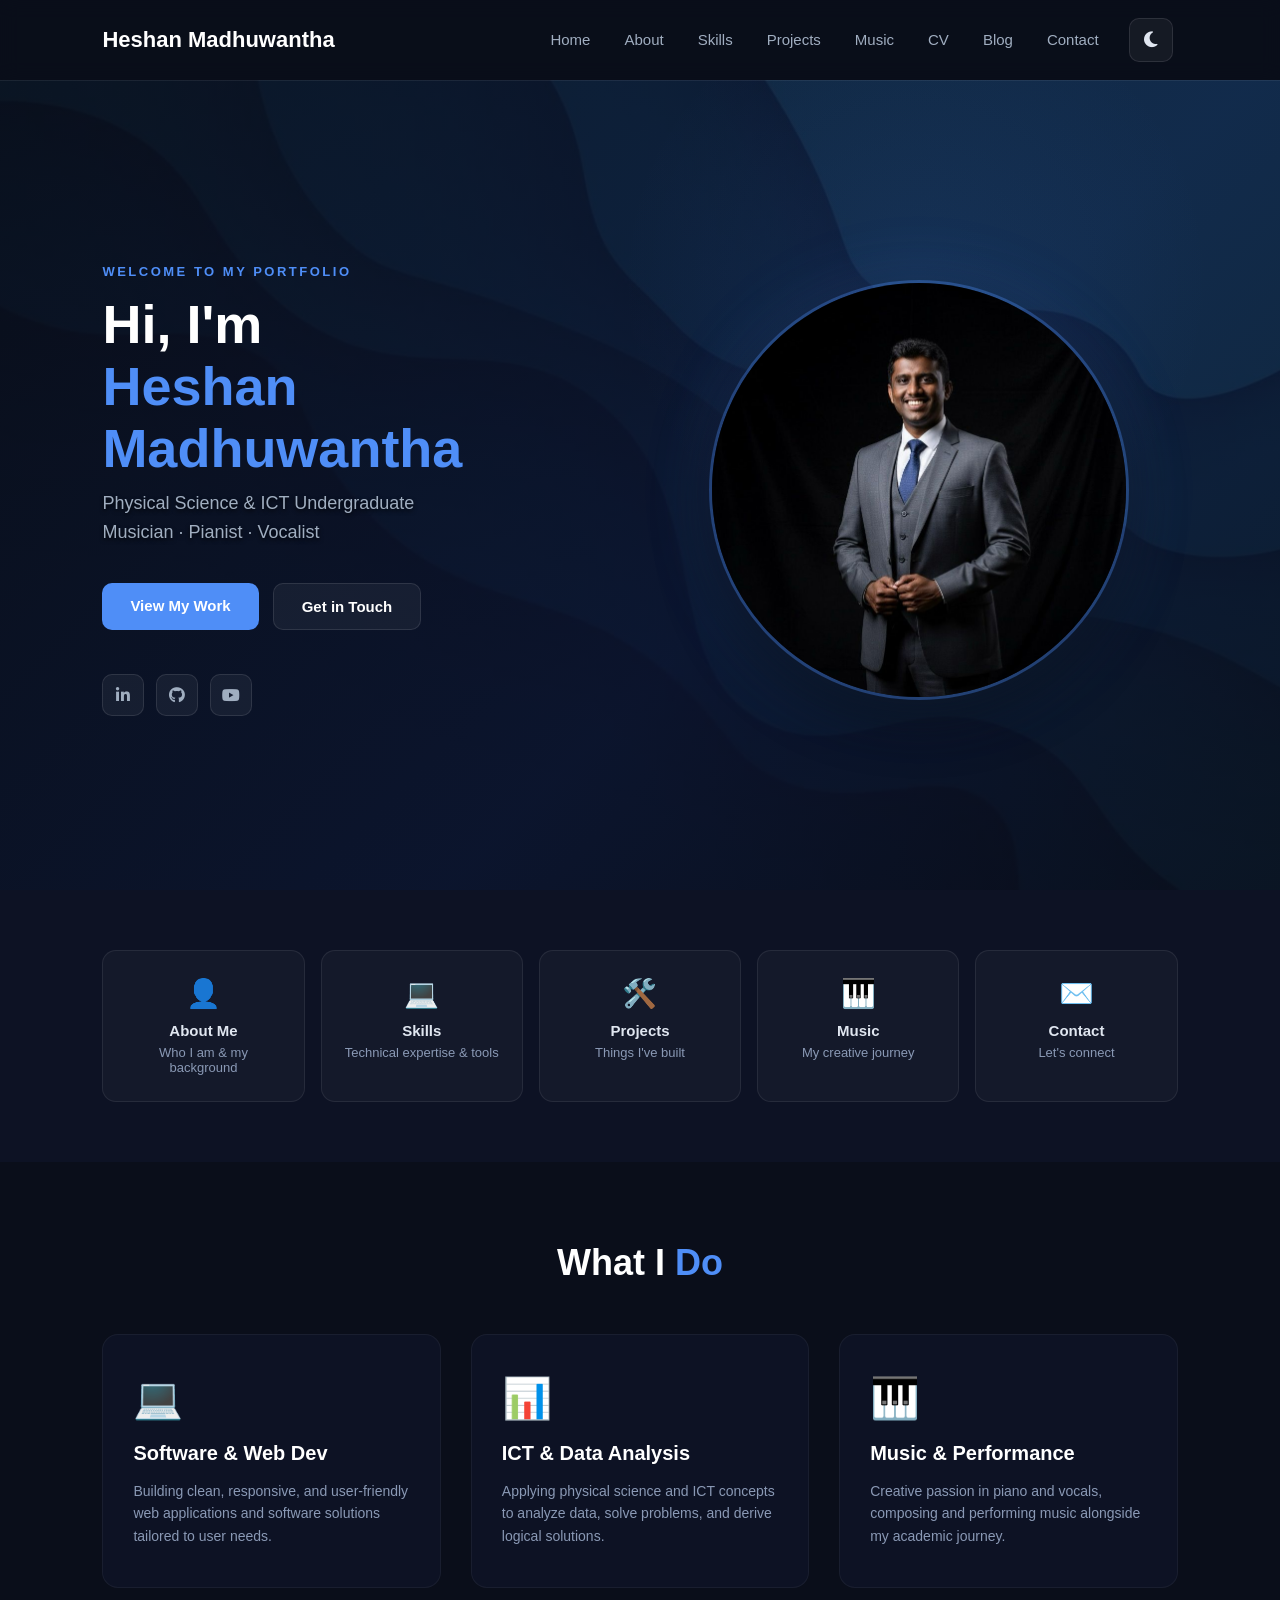
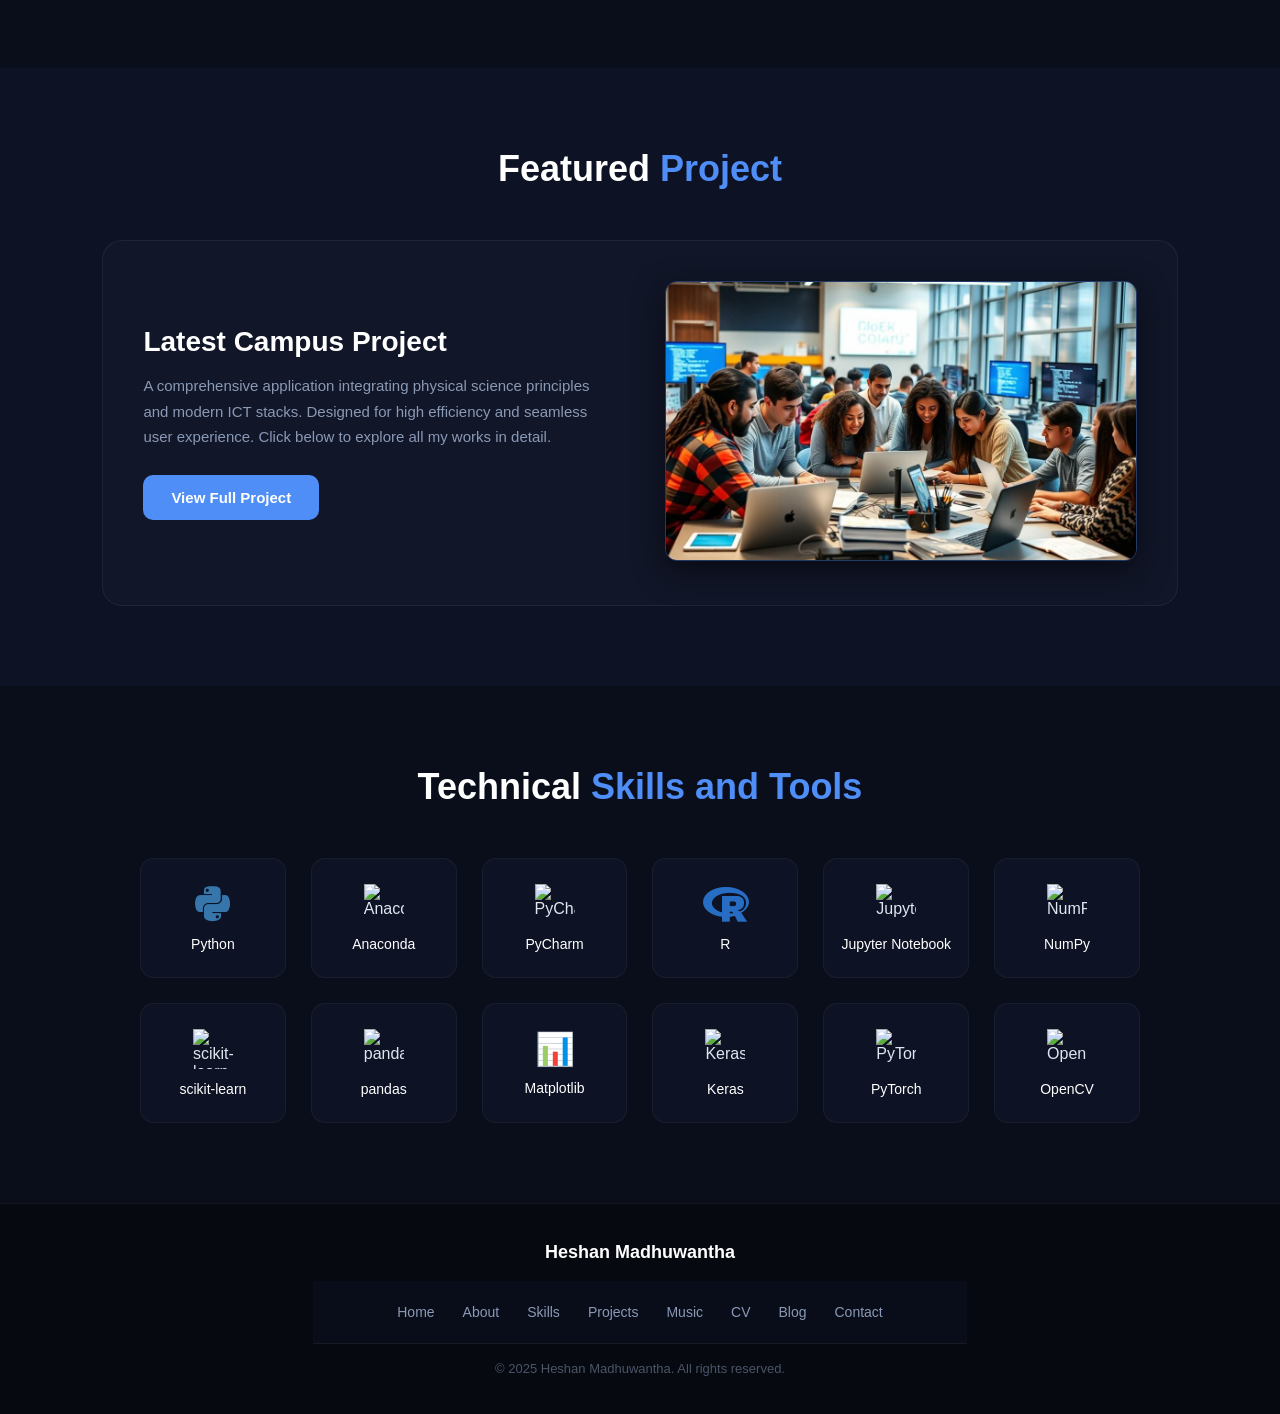
==== index.html @ a0207787 "Update Portfolio" ====
<!DOCTYPE html>
<html lang="en">
<head>
    <meta charset="UTF-8">
    <meta name="viewport" content="width=device-width, initial-scale=1.0">
    <title>Heshan Madhuwantha | Home</title>
    <link rel="icon" type="image/png" href="favicon.png">
    <link rel="stylesheet" href="style.css">
    <link rel="stylesheet" href="https://cdnjs.cloudflare.com/ajax/libs/font-awesome/6.4.0/css/all.min.css">
    <style>
        .hero {
            display: flex;
            justify-content: space-between;
            align-items: center;
            padding: 80px 8% 70px;
            min-height: 90vh;
            /* පසුබිම් රූපය සහ අඳුරු overlay එක මෙහි එක් කර ඇත */
            background: linear-gradient(135deg, rgba(10, 14, 26, 0.85) 0%, rgba(13, 21, 48, 0.85) 60%, rgba(10, 14, 26, 0.85) 100%), url('heshan-bg.jpg');
            background-size: cover;
            background-position: center;
            background-repeat: no-repeat;
            position: relative;
            overflow: hidden;
            gap: 40px;
        }
        .hero::before {
            content: '';
            position: absolute;
            width: 600px;
            height: 600px;
            background: radial-gradient(circle, rgba(79,142,247,0.07) 0%, transparent 70%);
            top: -100px;
            right: 5%;
            pointer-events: none;
        }
        .hero-content { flex: 1; z-index: 1; }
        .hero-content .greeting {
            font-size: 13px;
            color: #4f8ef7;
            font-weight: 600;
            letter-spacing: 2.5px;
            text-transform: uppercase;
            margin-bottom: 14px;
        }
        .hero-content h1 {
            font-size: 54px;
            line-height: 1.15;
            color: #fff;
            margin-bottom: 10px;
            font-weight: 700;
        }
        .hero-content h1 span { color: #4f8ef7; }
        .hero-content .subtitle {
            font-size: 18px;
            color: #a0aec0; /* අකුරු වඩාත් පැහැදිලි වීමට වර්ණය තරමක් දීප්තිමත් කරන ලදී */
            margin-bottom: 36px;
            font-weight: 400;
            line-height: 1.6;
            text-shadow: 0 2px 4px rgba(0,0,0,0.8); /* පසුබිම් රූපය මත අකුරු ඉස්මතු කිරීමට shadow එකක් දමන ලදී */
        }
        .hero-buttons {
            display: flex;
            gap: 14px;
            flex-wrap: wrap;
            margin-bottom: 44px;
        }
        
        /* Buttons styling */
        .btn-primary, .btn-secondary {
            padding: 14px 28px;
            border-radius: 10px;
            font-weight: 600;
            text-decoration: none;
            transition: 0.3s;
        }
        .btn-primary { background: #4f8ef7; color: #fff; }
        .btn-primary:hover { background: #3b76d9; }
        .btn-secondary { background: rgba(255,255,255,0.05); color: #fff; border: 1px solid rgba(255,255,255,0.1); }
        .btn-secondary:hover { background: rgba(255,255,255,0.15); }

        /* Social Icons with Logos */
        .social-icons { display: flex; gap: 12px; }
        .social-icons a {
            display: inline-flex;
            align-items: center;
            justify-content: center;
            width: 42px;
            height: 42px;
            background: rgba(255,255,255,0.05);
            color: #a0aec0;
            border: 1px solid rgba(255,255,255,0.1);
            border-radius: 10px;
            text-decoration: none;
            font-size: 16px; /* FontAwesome icon size */
            transition: all 0.2s;
        }
        .social-icons a:hover {
            background: rgba(79,142,247,0.15);
            border-color: #4f8ef7;
            color: #4f8ef7;
            transform: translateY(-2px);
        }
        
        /* Hero Image - Increased size to 420px */
        .hero-image { flex: 1; display: flex; justify-content: center; z-index: 1; }
        .hero-image img {
            width: 420px;
            height: 420px;
            border-radius: 50%;
            object-fit: cover;
            border: 3px solid rgba(79,142,247,0.35);
            box-shadow: 0 0 70px rgba(79,142,247,0.15), 0 20px 50px rgba(0,0,0,0.55);
        }

        /* Quick links strip */
        .quick-links {
            padding: 60px 8%;
            background: #0d1224;
            display: grid;
            grid-template-columns: repeat(auto-fit, minmax(180px, 1fr));
            gap: 16px;
            max-width: 100%;
        }
        .quick-link-card {
            background: rgba(255,255,255,0.03);
            border: 1px solid rgba(255,255,255,0.08);
            border-radius: 14px;
            padding: 26px 22px;
            text-decoration: none;
            text-align: center;
            transition: border-color 0.2s, transform 0.2s;
            display: block;
        }
        .quick-link-card:hover {
            border-color: rgba(79,142,247,0.35);
            transform: translateY(-4px);
        }
        .quick-link-card .ql-icon { font-size: 28px; margin-bottom: 12px; display: block; }
        .quick-link-card h3 { font-size: 15px; font-weight: 600; color: #e0e6f0; margin-bottom: 6px; }
        .quick-link-card p { font-size: 13px; color: #8a99b5; }

        /* Services Section */
        .services-section {
            padding: 80px 8%;
            background: #0a0e1a;
        }
        .sec-title {
            text-align: center;
            color: #fff;
            font-size: 36px;
            margin-bottom: 50px;
        }
        .sec-title span { color: #4f8ef7; }
        .services-grid {
            display: grid;
            grid-template-columns: repeat(auto-fit, minmax(250px, 1fr));
            gap: 30px;
        }
        .srv-card {
            background: #0d1224;
            padding: 40px 30px;
            border-radius: 16px;
            border: 1px solid rgba(255,255,255,0.05);
            transition: 0.3s;
        }
        .srv-card:hover {
            transform: translateY(-5px);
            border-color: #4f8ef7;
        }
        .srv-icon { font-size: 40px; margin-bottom: 20px; }
        .srv-card h4 { color: #fff; font-size: 20px; margin-bottom: 15px; }
        .srv-card p { color: #8a99b5; font-size: 14px; line-height: 1.6; }

        /* Featured Project Section */
        .featured-project {
            padding: 80px 8%;
            background: #0d1224;
        }
        .fp-wrapper {
            display: flex;
            gap: 50px;
            align-items: center;
            background: rgba(255,255,255,0.02);
            border: 1px solid rgba(255,255,255,0.06);
            border-radius: 20px;
            padding: 40px;
        }
        .fp-content { flex: 1; }
        .fp-content h3 { color: #fff; font-size: 28px; margin-bottom: 15px; }
        .fp-content p { color: #8a99b5; font-size: 15px; line-height: 1.7; margin-bottom: 25px; }
        
        /* Updated fp-image style to fit image perfectly and elegantly */
        .fp-image { flex: 1; }
        .fp-image img {
            width: 100%;
            height: 280px;
            object-fit: cover;
            border-radius: 12px;
            border: 1px solid rgba(79, 142, 247, 0.3);
            box-shadow: 0 10px 30px rgba(0,0,0,0.5);
        }

        /* Technical Skills Section Styling */
        .skills-section {
            padding: 80px 8%;
            background: #0a0e1a; 
        }

        .skills-grid {
            display: grid;
            grid-template-columns: repeat(auto-fit, minmax(140px, 1fr));
            gap: 25px;
            justify-content: center;
            max-width: 1000px;
            margin: 0 auto;
        }

        .skill-card {
            background: #0d1224;
            padding: 25px 15px;
            border-radius: 14px;
            border: 1px solid rgba(255, 255, 255, 0.05);
            display: flex;
            flex-direction: column;
            align-items: center;
            justify-content: center;
            transition: transform 0.3s ease, border-color 0.3s ease;
        }

        .skill-card:hover {
            transform: translateY(-5px);
            border-color: #4f8ef7;
        }

        .skill-icon {
            font-size: 40px;
            margin-bottom: 12px;
        }

        .skill-svg-icon {
            width: 40px;
            height: 40px;
            margin-bottom: 12px;
        }

        .skill-text-icon {
            font-size: 32px;
            margin-bottom: 12px;
        }

        .skill-card h3 {
            color: #fff;
            font-size: 14px;
            font-weight: 500;
            text-align: center;
        }

        @media (max-width: 950px) {
            .hero {
                flex-direction: column-reverse;
                text-align: center;
                padding: 60px 6% 70px;
                min-height: auto;
                gap: 50px;
            }
            .hero-content h1 { font-size: 42px; }
            .hero-buttons { justify-content: center; }
            .social-icons { justify-content: center; }
            /* Mobile photo adjustment */
            .hero-image img { width: 280px; height: 280px; }
            .fp-wrapper { flex-direction: column; gap: 30px; }
        }
    </style>
</head>
<body id="page-body">

    <nav>
        <a href="index.html" class="logo">Heshan Madhuwantha</a>
        
        <ul id="nav-menu" style="margin-left: auto;">
            <li><a href="index.html">Home</a></li>
            <li><a href="about.html">About</a></li>
            <li><a href="skills.html">Skills</a></li>
            <li><a href="projects.html">Projects</a></li>
            <li><a href="music.html">Music</a></li>
            <li><a href="cv.html">CV</a></li>
            <li><a href="blog.html">Blog</a></li>
            <li><a href="contact.html">Contact</a></li>
        </ul>
        
        <button class="theme-toggle-btn" id="theme-toggle" onclick="toggleTheme()" aria-label="Toggle Theme">
            <i class="fa-solid fa-moon"></i>
        </button>

        <button class="hamburger" id="hamburger" onclick="toggleMenu()" aria-label="Toggle menu">
            <span></span><span></span><span></span>
        </button>
    </nav>

    <section class="hero">
        <div class="hero-content">
            <p class="greeting">Welcome to my portfolio</p>
            <h1>Hi, I'm<br><span>Heshan<br>Madhuwantha</span></h1>
            <p class="subtitle">Physical Science & ICT Undergraduate<br>Musician · Pianist · Vocalist</p>
            <div class="hero-buttons">
                <a href="projects.html" class="btn-primary">View My Work</a>
                <a href="contact.html" class="btn-secondary">Get in Touch</a>
            </div>
            <div class="social-icons">
                <a href="https://linkedin.com" target="_blank" aria-label="LinkedIn"><i class="fa-brands fa-linkedin-in"></i></a>
                <a href="https://github.com" target="_blank" aria-label="GitHub"><i class="fa-brands fa-github"></i></a>
                <a href="https://youtube.com" target="_blank" aria-label="YouTube"><i class="fa-brands fa-youtube"></i></a>
            </div>
        </div>
        <div class="hero-image">
            <img src="heshan.jpeg" alt="Heshan Madhuwantha">
        </div>
    </section>

    <div class="quick-links">
        <a href="about.html" class="quick-link-card">
            <span class="ql-icon">👤</span>
            <h3>About Me</h3>
            <p>Who I am & my background</p>
        </a>
        <a href="skills.html" class="quick-link-card">
            <span class="ql-icon">💻</span>
            <h3>Skills</h3>
            <p>Technical expertise & tools</p>
        </a>
        <a href="projects.html" class="quick-link-card">
            <span class="ql-icon">🛠️</span>
            <h3>Projects</h3>
            <p>Things I've built</p>
        </a>
        <a href="music.html" class="quick-link-card">
            <span class="ql-icon">🎹</span>
            <h3>Music</h3>
            <p>My creative journey</p>
        </a>
        <a href="contact.html" class="quick-link-card">
            <span class="ql-icon">✉️</span>
            <h3>Contact</h3>
            <p>Let's connect</p>
        </a>
    </div>

    <section class="services-section">
        <h2 class="sec-title">What I <span>Do</span></h2>
        <div class="services-grid">
            <div class="srv-card">
                <div class="srv-icon">💻</div>
                <h4>Software & Web Dev</h4>
                <p>Building clean, responsive, and user-friendly web applications and software solutions tailored to user needs.</p>
            </div>
            <div class="srv-card">
                <div class="srv-icon">📊</div>
                <h4>ICT & Data Analysis</h4>
                <p>Applying physical science and ICT concepts to analyze data, solve problems, and derive logical solutions.</p>
            </div>
            <div class="srv-card">
                <div class="srv-icon">🎹</div>
                <h4>Music & Performance</h4>
                <p>Creative passion in piano and vocals, composing and performing music alongside my academic journey.</p>
            </div>
        </div>
    </section>

    <section class="featured-project">
        <h2 class="sec-title">Featured <span>Project</span></h2>
        <div class="fp-wrapper">
            <div class="fp-content">
                <h3>Latest Campus Project</h3>
                <p>A comprehensive application integrating physical science principles and modern ICT stacks. Designed for high efficiency and seamless user experience. Click below to explore all my works in detail.</p>
                <a href="projects.html" class="btn-primary">View Full Project</a>
            </div>
            <div class="fp-image">
                <img src="project-preview.jpg" alt="Featured Project Preview">
            </div>
        </div>
    </section>

    <section class="skills-section">
        <h2 class="sec-title">Technical <span>Skills and Tools</span></h2>
        <div class="skills-grid">
            
            <div class="skill-card">
                <i class="fa-brands fa-python skill-icon" style="color: #3776AB;"></i>
                <h3>Python</h3>
            </div>
            
            <div class="skill-card">
                <img src="https://cdn.jsdelivr.net/gh/devicons/devicon/icons/anaconda/anaconda-original.svg" alt="Anaconda" class="skill-svg-icon">
                <h3>Anaconda</h3>
            </div>

            <div class="skill-card">
                <img src="https://cdn.jsdelivr.net/gh/devicons/devicon/icons/pycharm/pycharm-original.svg" alt="PyCharm" class="skill-svg-icon">
                <h3>PyCharm</h3>
            </div>

            <div class="skill-card">
                <i class="fa-brands fa-r-project skill-icon" style="color: #276DC3;"></i>
                <h3>R</h3>
            </div>

            <div class="skill-card">
                <img src="https://cdn.jsdelivr.net/gh/devicons/devicon/icons/jupyter/jupyter-original.svg" alt="Jupyter" class="skill-svg-icon">
                <h3>Jupyter Notebook</h3>
            </div>

            <div class="skill-card">
                <img src="https://cdn.jsdelivr.net/gh/devicons/devicon/icons/numpy/numpy-original.svg" alt="NumPy" class="skill-svg-icon">
                <h3>NumPy</h3>
            </div>

            <div class="skill-card">
                <img src="https://cdn.jsdelivr.net/gh/devicons/devicon/icons/scikitlearn/scikitlearn-original.svg" alt="scikit-learn" class="skill-svg-icon">
                <h3>scikit-learn</h3>
            </div>

            <div class="skill-card">
                <img src="https://cdn.jsdelivr.net/gh/devicons/devicon/icons/pandas/pandas-original.svg" alt="pandas" class="skill-svg-icon">
                <h3>pandas</h3>
            </div>

            <div class="skill-card">
                <span class="skill-text-icon" style="color: #ff5722;">📊</span>
                <h3>Matplotlib</h3>
            </div>

            <div class="skill-card">
                <img src="https://cdn.jsdelivr.net/gh/devicons/devicon/icons/keras/keras-original.svg" alt="Keras" class="skill-svg-icon">
                <h3>Keras</h3>
            </div>

            <div class="skill-card">
                <img src="https://cdn.jsdelivr.net/gh/devicons/devicon/icons/pytorch/pytorch-original.svg" alt="PyTorch" class="skill-svg-icon">
                <h3>PyTorch</h3>
            </div>

            <div class="skill-card">
                <img src="https://cdn.jsdelivr.net/gh/devicons/devicon/icons/opencv/opencv-original.svg" alt="OpenCV" class="skill-svg-icon">
                <h3>OpenCV</h3>
            </div>

        </div>
    </section>

    <footer>
        <div class="footer-inner">
            <a href="index.html" class="footer-logo">Heshan Madhuwantha</a>
            <nav class="footer-nav">
                <a href="index.html">Home</a>
                <a href="about.html">About</a>
                <a href="skills.html">Skills</a>
                <a href="projects.html">Projects</a>
                <a href="music.html">Music</a>
                <a href="cv.html">CV</a>
                <a href="blog.html">Blog</a>
                <a href="contact.html">Contact</a>
            </nav>
            <p>© 2025 Heshan Madhuwantha. All rights reserved.</p>
        </div>
    </footer>

    <script>
        function toggleMenu() {
            document.getElementById('nav-menu').classList.toggle('open');
            document.getElementById('hamburger').classList.toggle('open');
        }
        const observer = new IntersectionObserver(entries => {
            entries.forEach(e => { if (e.isIntersecting) e.target.classList.add('visible'); });
        }, { threshold: 0.1 });
        document.querySelectorAll('.reveal').forEach(el => observer.observe(el));
        function toggleMenu() {
            document.getElementById('nav-menu').classList.toggle('open');
            document.getElementById('hamburger').classList.toggle('open');
        }
        
        // Theme මාරු කරන කේතය
        function toggleTheme() {
            const body = document.getElementById('page-body');
            const toggleBtn = document.getElementById('theme-toggle');
            
            body.classList.toggle('light-mode');
            
            if (body.classList.contains('light-mode')) {
                localStorage.setItem('portfolio-theme', 'light');
                toggleBtn.innerHTML = '<i class="fa-solid fa-sun"></i>';
            } else {
                localStorage.setItem('portfolio-theme', 'dark');
                toggleBtn.innerHTML = '<i class="fa-solid fa-moon"></i>';
            }
        }

        // Page එක Load වෙනකොට කලින් තෝරපු Theme එක දිගටම තියාගන්න 
        window.onload = function() {
            const savedTheme = localStorage.getItem('portfolio-theme');
            const body = document.getElementById('page-body');
            const toggleBtn = document.getElementById('theme-toggle');
            
            if (savedTheme === 'light') {
                body.classList.add('light-mode');
                if(toggleBtn) toggleBtn.innerHTML = '<i class="fa-solid fa-sun"></i>';
            } else {
                body.classList.remove('light-mode');
                if(toggleBtn) toggleBtn.innerHTML = '<i class="fa-solid fa-moon"></i>';
            }
        };
    </script>
</body>
</html>
---- style.css ----
* {
    margin: 0;
    padding: 0;
    box-sizing: border-box;
    font-family: 'Segoe UI', Tahoma, Geneva, Verdana, sans-serif;
}

html { scroll-behavior: smooth; }

body {
    background-color: #0a0e1a;
    color: #e0e6f0;
    transition: background-color 0.3s ease, color 0.3s ease;
}

body.light-mode {
    background-color: #f4f7fa;
    color: #1a202c;
}

/* ── Reveal animation ── */
.reveal {
    opacity: 0;
    transform: translateY(36px);
    transition: opacity 0.7s ease, transform 0.7s ease;
}
.reveal.visible {
    opacity: 1;
    transform: translateY(0);
}

/* ── Navigation ── */
nav {
    display: flex;
    justify-content: space-between;
    align-items: center;
    padding: 18px 8%;
    background-color: rgba(10,14,26,0.93);
    backdrop-filter: blur(10px);
    box-shadow: 0 1px 0 rgba(255,255,255,0.07);
    position: sticky;
    top: 0;
    z-index: 1000;
}

body.light-mode nav {
    background-color: rgba(244,247,250,0.93);
    box-shadow: 0 1px 0 rgba(0,0,0,0.07);
}

nav .logo {
    font-size: 22px;
    font-weight: 700;
    color: #fff;
    text-decoration: none;
}
body.light-mode nav .logo { color: #1a202c; }
nav .logo span { color: #4f8ef7; }

/* Navigation and Toggle Button positioning */
nav ul {
    display: flex;
    list-style: none;
    margin-left: auto; 
    align-items: center;
    gap: 4px;
}

nav ul li a {
    text-decoration: none;
    color: #a0aec0;
    font-weight: 500;
    font-size: 15px;
    padding: 8px 15px;
    border-radius: 8px;
    transition: color 0.2s, background 0.2s;
}

body.light-mode nav ul li a {
    color: #1a202c;
}

nav ul li a:hover {
    color: #fff;
    background: rgba(79,142,247,0.12);
}

nav ul li a.active {
    color: #4f8ef7;
    background: rgba(79,142,247,0.12);
}

/* Hamburger */
.hamburger {
    display: none;
    flex-direction: column;
    gap: 5px;
    cursor: pointer;
    padding: 4px;
    background: none;
    border: none;
}
.hamburger span {
    display: block;
    width: 24px;
    height: 2px;
    background: #e0e6f0;
    border-radius: 2px;
    transition: all 0.3s;
}
.hamburger.open span:nth-child(1) { transform: translateY(7px) rotate(45deg); }
.hamburger.open span:nth-child(2) { opacity: 0; }
.hamburger.open span:nth-child(3) { transform: translateY(-7px) rotate(-45deg); }

/* ── Page Hero Banner (all pages except home) ── */
.page-hero {
    padding: 80px 8% 60px;
    background: linear-gradient(135deg, #0a0e1a 0%, #0d1530 100%);
    position: relative;
    overflow: hidden;
    text-align: center;
}
.page-hero::before {
    content: '';
    position: absolute;
    width: 400px;
    height: 400px;
    background: radial-gradient(circle, rgba(79,142,247,0.07) 0%, transparent 70%);
    top: -100px;
    left: 50%;
    transform: translateX(-50%);
    pointer-events: none;
}
.page-hero .tag {
    display: inline-block;
    font-size: 13px;
    font-weight: 600;
    color: #4f8ef7;
    letter-spacing: 2px;
    text-transform: uppercase;
    margin-bottom: 12px;
}
.page-hero h1 {
    font-size: 46px;
    font-weight: 700;
    color: #fff;
    margin-bottom: 14px;
}
.page-hero p {
    font-size: 17px;
    color: #718096;
    max-width: 540px;
    margin: 0 auto;
    line-height: 1.7;
}
.hero-line {
    width: 50px;
    height: 3px;
    background: #4f8ef7;
    border-radius: 2px;
    margin: 20px auto 0;
}

/* ── Main content area ── */
.page-content {
    padding: 70px 8%;
    max-width: 1100px;
    margin: 0 auto;
}

/* ── Buttons ── */
.btn-primary {
    padding: 13px 32px;
    background: #4f8ef7;
    color: #fff;
    border: none;
    border-radius: 10px;
    font-size: 15px;
    font-weight: 600;
    cursor: pointer;
    transition: background 0.2s, transform 0.15s;
    text-decoration: none;
    display: inline-block;
}
.btn-primary:hover { background: #3a7ef5; transform: translateY(-2px); }

.btn-secondary {
    padding: 13px 32px;
    background: transparent;
    color: #e0e6f0;
    border: 1px solid rgba(255,255,255,0.18);
    border-radius: 10px;
    font-size: 15px;
    font-weight: 600;
    cursor: pointer;
    transition: border-color 0.2s, background 0.2s, transform 0.15s;
    text-decoration: none;
    display: inline-block;
}
.btn-secondary:hover {
    border-color: #4f8ef7;
    background: rgba(79,142,247,0.08);
    transform: translateY(-2px);
}

/* ── Cards ── */
.card {
    background: rgba(255,255,255,0.03);
    border: 1px solid rgba(255,255,255,0.08);
    border-radius: 16px;
    padding: 28px 24px;
    transition: border-color 0.2s, transform 0.2s;
}
.card:hover {
    border-color: rgba(79,142,247,0.3);
    transform: translateY(-4px);
}

/* ── Tags/Badges ── */
.tag {
    font-size: 12px;
    font-weight: 600;
    color: #4f8ef7;
    background: rgba(79,142,247,0.1);
    border: 1px solid rgba(79,142,247,0.2);
    padding: 4px 10px;
    border-radius: 6px;
}

/* ── Footer ── */
footer {
    background: #060910;
    padding: 38px 8%;
    border-top: 1px solid rgba(255,255,255,0.06);
    text-align: center;
}
.footer-inner {
    max-width: 900px;
    margin: 0 auto;
    display: flex;
    flex-direction: column;
    align-items: center;
    gap: 18px;
}
.footer-logo {
    font-size: 18px;
    font-weight: 700;
    color: #fff;
    text-decoration: none;
}
.footer-logo span { color: #4f8ef7; }

.footer-nav {
    display: flex;
    gap: 4px;
    flex-wrap: wrap;
    justify-content: center;
}
.footer-nav a {
    text-decoration: none;
    color: #8a99b5;
    font-size: 14px;
    padding: 5px 12px;
    border-radius: 6px;
    transition: color 0.2s, background 0.2s;
}
.footer-nav a:hover {
    color: #fff;
    background: rgba(255,255,255,0.06);
}
footer p { font-size: 13px; color: #4a5568; }

/* ── Skill bars ── */
.skill-item { margin-bottom: 18px; }
.skill-item:last-child { margin-bottom: 0; }
.skill-label {
    display: flex;
    justify-content: space-between;
    margin-bottom: 8px;
}
.skill-label span:first-child { font-size: 14px; color: #c5d0e0; font-weight: 500; }
.skill-label span:last-child { font-size: 13px; color: #8a99b5; }

.skill-bar {
    height: 6px;
    background: rgba(255, 255, 255, 0.06);
    border-radius: 6px;
    overflow: hidden;
    position: relative;
}

.skill-fill {
    height: 100%;
    background: linear-gradient(90deg, #4f8ef7, #7bb3ff);
    border-radius: 6px;
    width: 0;
    transition: width 1s cubic-bezier(0.1, 0.8, 0.2, 1);
}

/* ── Light Mode Themes (Skills Bar Fixes) ── */
body.light-mode .skill-bar {
    background: #e2e8f0 !important;
}

body.light-mode .skill-fill {
    background: linear-gradient(90deg, #3b76d9, #5fa4ff) !important;
}

body.light-mode .skill-category {
    background: #ffffff;
    border: 1px solid #e2e8f0;
    color: #1a202c;
}

body.light-mode .skill-category h3 {
    color: #4f8ef7;
}

body.light-mode .skill-label span:first-child {
    color: #1a202c;
    font-weight: 500;
}

body.light-mode .skill-label span:last-child {
    color: #4a5568;
}

body.light-mode .tool-badge {
    background: #edf2f7;
    color: #1a202c;
    border: 1px solid #e2e8f0;
}

body.light-mode .tool-badge .tb-icon {
    color: #4f8ef7;
}

/* ── Responsive & Scrollable Mobile Menu ── */
@media (max-width: 900px) {
    nav ul {
        display: none;
        flex-direction: column;
        position: absolute;
        top: 62px;
        left: 0;
        right: 0;
        background: rgba(10,14,26,0.98);
        padding: 14px 8%;
        border-bottom: 1px solid rgba(255,255,255,0.07);
        gap: 2px;
        
        /* Mobile menu scrollable parameters added */
        max-height: 65vh; 
        overflow-y: auto;
    }
    nav ul.open { display: flex; }
    nav ul li a { display: block; padding: 10px 14px; }
    .hamburger { display: flex; }
    .page-hero h1 { font-size: 32px; }
    .page-content { padding: 50px 6%; }
}

/* ── Light Mode Themes (All Pages Setup) ── */
body.light-mode {
    background-color: #f4f7fa;
    color: #1a202c;
}

body.light-mode nav {
    background-color: rgba(244,247,250,0.93);
    box-shadow: 0 1px 0 rgba(0,0,0,0.07);
}

body.light-mode nav .logo, 
body.light-mode nav ul li a {
    color: #1a202c;
}

body.light-mode .quick-links,
body.light-mode .services-section,
body.light-mode .featured-project {
    background: #edf2f7;
}

body.light-mode .quick-link-card,
body.light-mode .srv-card,
body.light-mode .fp-wrapper {
    background: #fff;
    border-color: #e2e8f0;
}

body.light-mode .quick-link-card h3,
body.light-mode .srv-card h4,
body.light-mode .fp-content h3 {
    color: #1a202c;
}

body.light-mode .srv-card p,
body.light-mode .fp-content p,
body.light-mode .quick-link-card p {
    color: #4a5568;
}

body.light-mode .fp-image div,
body.light-mode .fp-image img {
    background: #e2e8f0;
    border-color: #cbd5e0;
}

/* Hero Section Light Mode adjustments */
body.light-mode .hero {
    background: linear-gradient(135deg, #e0e6f0 0%, #f4f7fa 60%, #e0e6f0 100%);
}

body.light-mode .hero-content h1 {
    color: #1a202c;
}

body.light-mode .hero-content .subtitle {
    color: #4a5568;
}

body.light-mode .hero-image img {
    border: 3px solid rgba(79,142,247,0.5);
    box-shadow: 0 0 70px rgba(79,142,247,0.1), 0 20px 50px rgba(0,0,0,0.15);
}

body.light-mode footer p {
    color: #4a5568;
}

/* Theme Toggle Button & Social Icons Light Mode Styling */
.theme-toggle-btn {
    background: rgba(255,255,255,0.05);
    border: 1px solid rgba(255,255,255,0.1);
    width: 44px;
    height: 44px;
    border-radius: 10px;
    color: #e0e6f0;
    cursor: pointer;
    display: inline-flex;
    align-items: center;
    justify-content: center;
    font-size: 18px;
    transition: all 0.3s ease;
    margin-left: 15px;
    margin-right: 5px; 
}

.theme-toggle-btn:hover {
    background: rgba(79,142,247,0.15);
    border-color: #4f8ef7;
    color: #4f8ef7;
}

body.light-mode .theme-toggle-btn {
    background: #edf2f7;
    border-color: #cbd5e0;
    color: #4a5568;
}

body.light-mode .theme-toggle-btn:hover {
    background: #e2e8f0;
    color: #4f8ef7;
}

body.light-mode .social-icons a {
    background: #fff;
    color: #4a5568;
    border-color: #cbd5e0;
}

body.light-mode .social-icons a:hover {
    background: rgba(79,142,247,0.15);
    border-color: #4f8ef7;
    color: #4f8ef7;
}

/* Page Dynamic Sections Light Mode adjustments */
body.light-mode .about-grid,
body.light-mode .skills-grid,
body.light-mode .projects-grid,
body.light-mode .music-intro,
body.light-mode .contact-wrapper {
    background-color: transparent;
}

body.light-mode .about-text p,
body.light-mode .music-intro p,
body.light-mode .contact-info > p {
    color: #4a5568;
}

body.light-mode .about-text strong,
body.light-mode .music-intro p strong,
body.light-mode .contact-info h3,
body.light-mode .contact-detail-item,
body.light-mode .contact-details-title {
    color: #1a202c;
}

body.light-mode .stat-card,
body.light-mode .skill-category,
body.light-mode .project-card,
body.light-mode .music-highlight-card,
body.light-mode .genre-card,
body.light-mode .contact-form,
body.light-mode .ci,
body.light-mode .interest-item {
    background: #ffffff;
    border: 1px solid #e2e8f0;
    color: #1a202c;
}

body.light-mode .project-card h3,
body.light-mode .project-card p {
    color: #1a202c;
}

body.light-mode .project-tags .tag {
    background: #edf2f7;
    color: #4a5568;
}

body.light-mode .project-links a {
    color: #4f8ef7;
}

body.light-mode .music-highlight-card h4,
body.light-mode .music-highlight-card p,
body.light-mode .genre-card h4,
body.light-mode .genre-card p {
    color: #1a202c;
}

body.light-mode input, 
body.light-mode textarea {
    background: #fff;
    border: 1px solid #cbd5e0;
    color: #1a202c;
}

body.light-mode input:focus, 
body.light-mode textarea:focus {
    border-color: #4f8ef7;
}

/* Footer Light Mode adjustments */
body.light-mode footer {
    background-color: rgba(244,247,250,0.93);
    box-shadow: 0 -1px 0 rgba(0,0,0,0.07);
}

body.light-mode footer .footer-logo,
body.light-mode footer p {
    color: #4a5568;
}

body.light-mode .footer-nav a {
    color: #4a5568;
}

body.light-mode .footer-nav a:hover {
    color: #1a202c;
    background: rgba(0, 0, 0, 0.05);
}
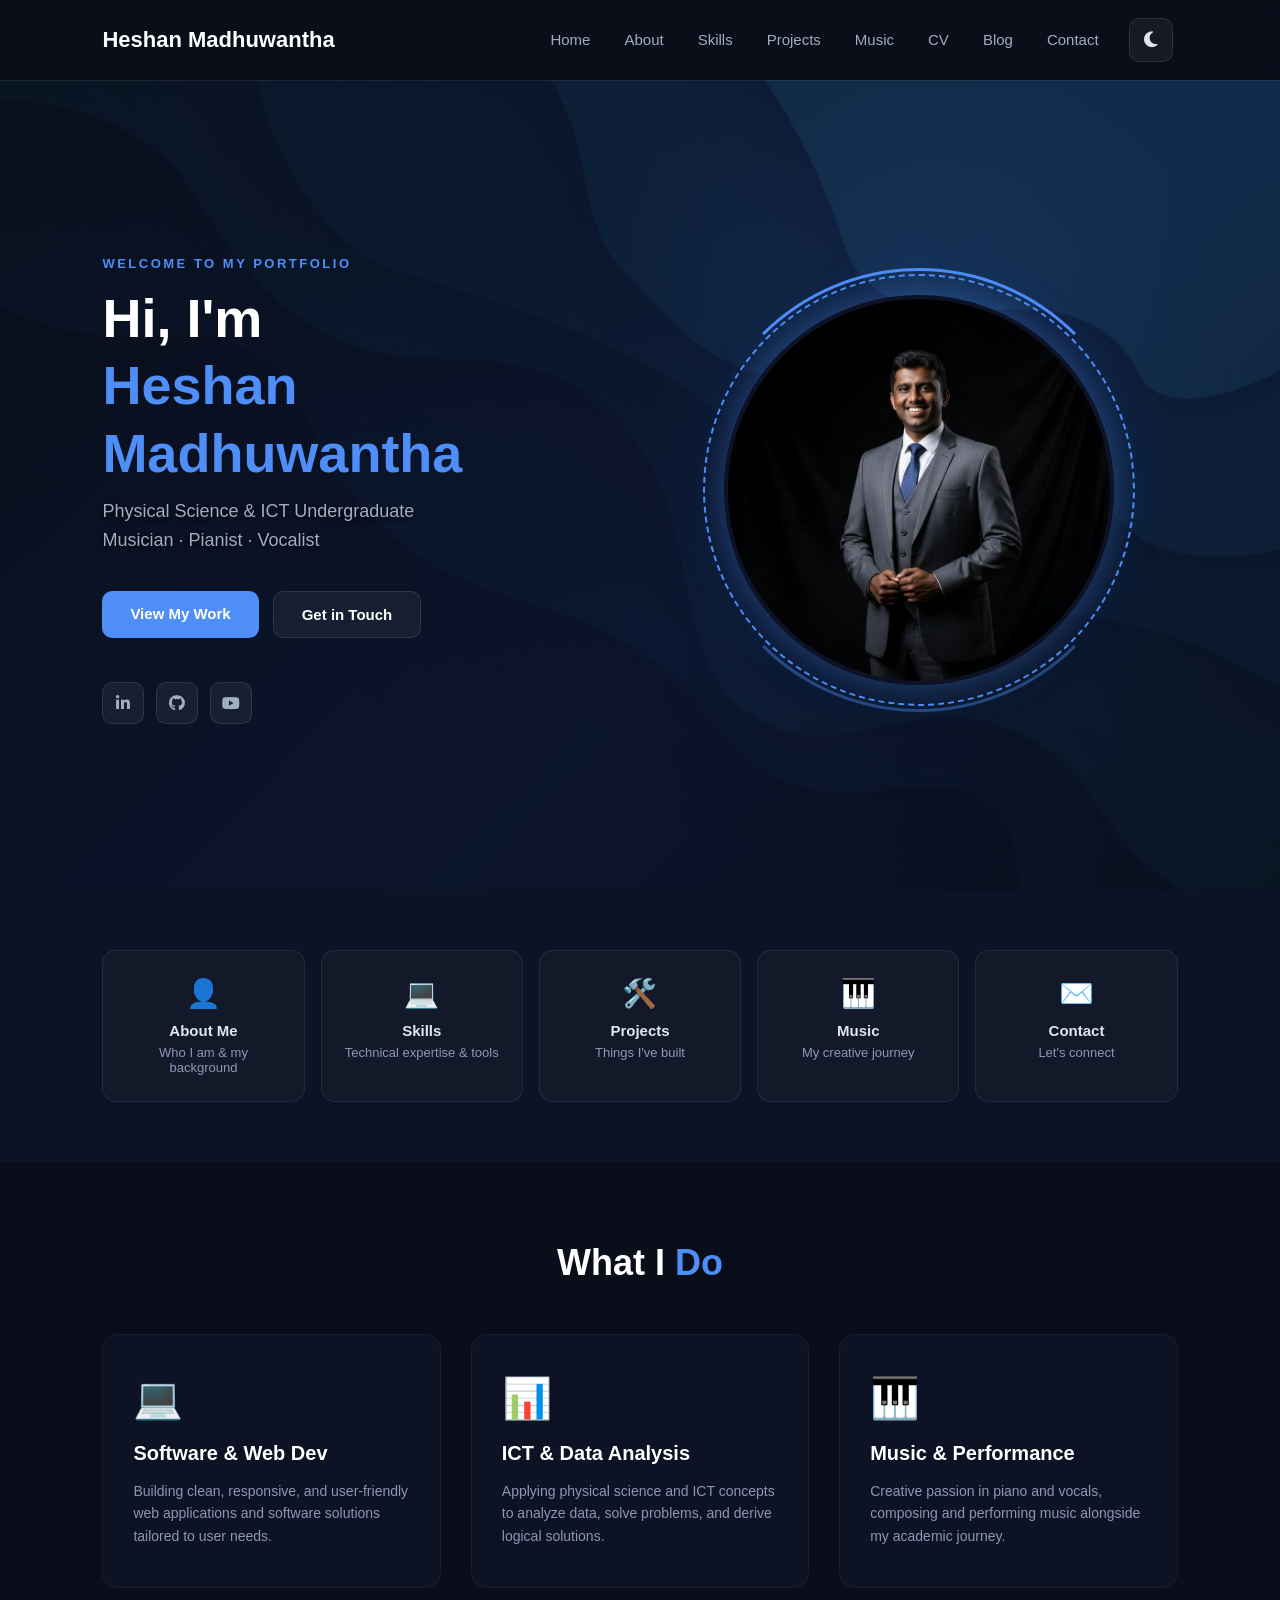
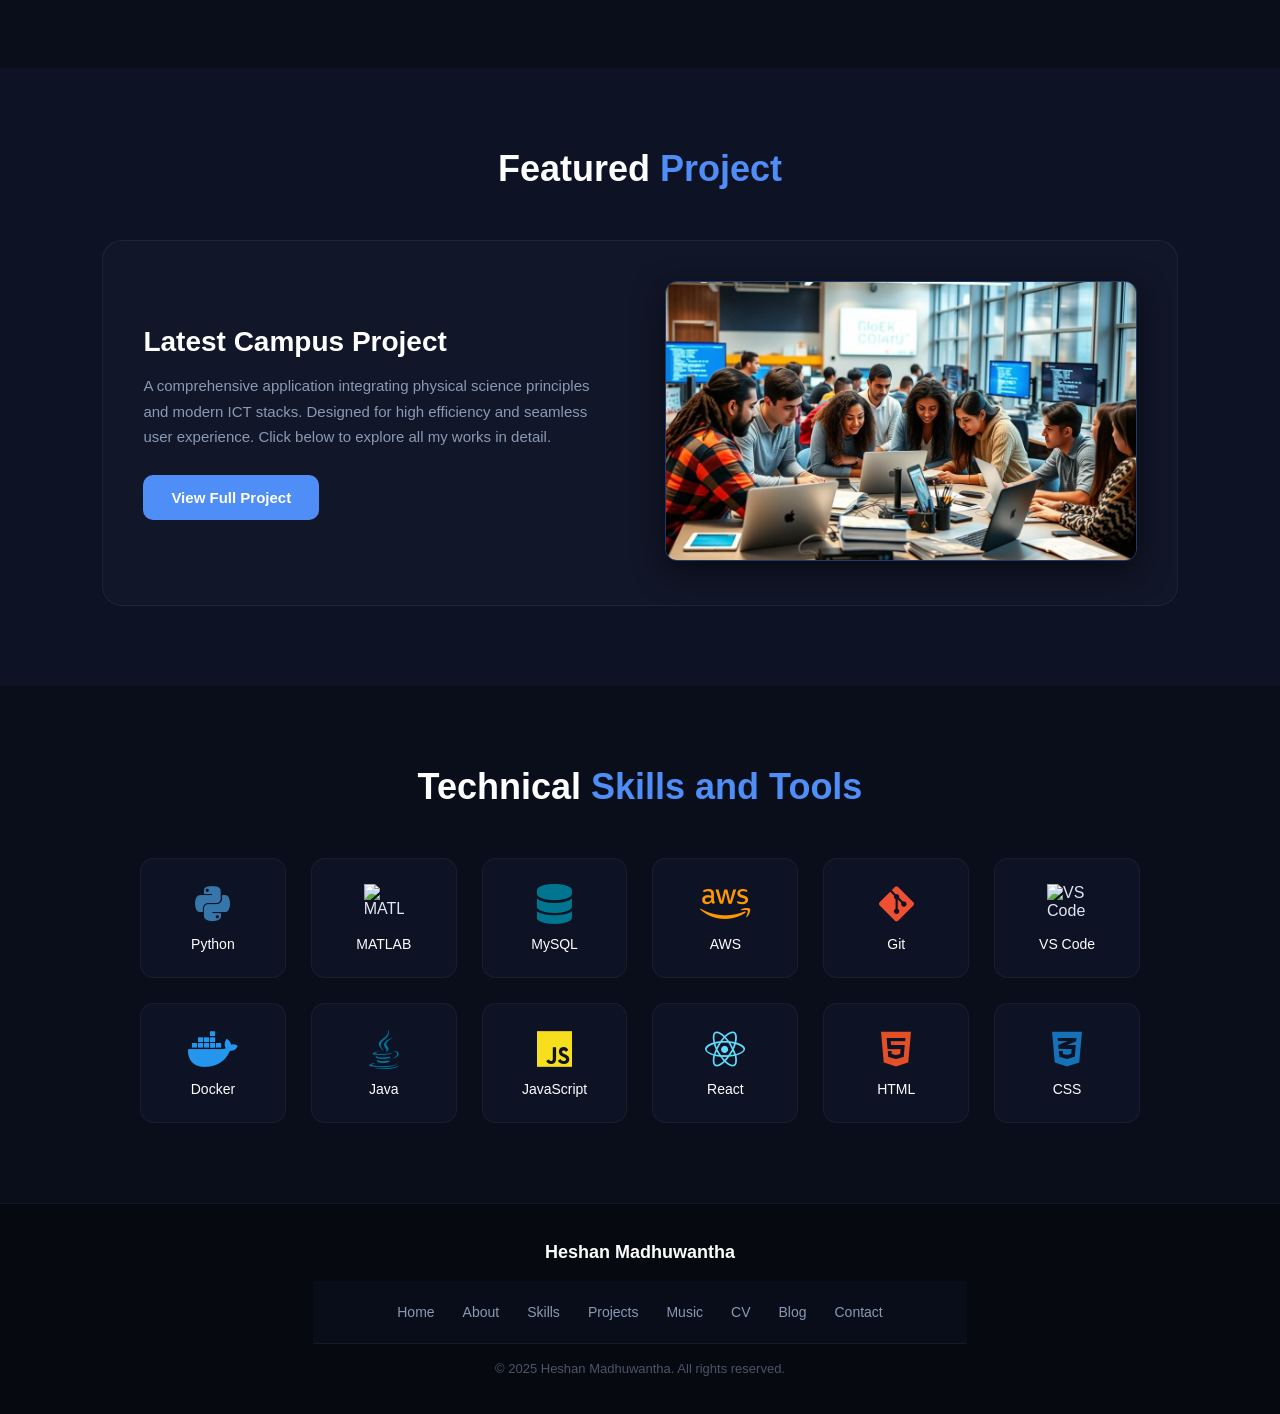
==== commit e1abdf7e: "Update Portfolio" ====
--- a/index.html
+++ b/index.html
@@ -42,14 +42,31 @@
             text-transform: uppercase;
             margin-bottom: 14px;
         }
+        
+        /* Modern Fade-in & Slide-up Animation Styling */
         .hero-content h1 {
             font-size: 54px;
-            line-height: 1.15;
+            line-height: 1.25;
             color: #fff;
             margin-bottom: 10px;
             font-weight: 700;
         }
-        .hero-content h1 span { color: #4f8ef7; }
+        
+        .hero-content h1 span { 
+            color: #4f8ef7; 
+            display: inline-block;
+            opacity: 0; /* මුලින් අදෘශ්‍යමානයි */
+            transform: translateY(30px); /* පහළින් පිහිටයි */
+            animation: fadeSlideUp 1s cubic-bezier(0.25, 1, 0.5, 1) forwards; /* සිනිදු ස්වභාවය */
+        }
+
+        @keyframes fadeSlideUp {
+            to {
+                opacity: 1;
+                transform: translateY(0);
+            }
+        }
+
         .hero-content .subtitle {
             font-size: 18px;
             color: #a0aec0; /* අකුරු වඩාත් පැහැදිලි වීමට වර්ණය තරමක් දීප්තිමත් කරන ලදී */
@@ -101,15 +118,72 @@
             transform: translateY(-2px);
         }
         
-        /* Hero Image - Increased size to 420px */
-        .hero-image { flex: 1; display: flex; justify-content: center; z-index: 1; }
-        .hero-image img {
+        /* Hero Image - Cybernetic Double Ring Rotating Glow Effect */
+        .hero-image { 
+            flex: 1; 
+            display: flex; 
+            justify-content: center; 
+            z-index: 1; 
+            position: relative; 
+        }
+
+        .hero-image-wrapper {
+            position: relative;
             width: 420px;
             height: 420px;
             border-radius: 50%;
+            display: flex;
+            align-items: center;
+            justify-content: center;
+        }
+
+        /* Outer Rotating Ring */
+        .hero-image-wrapper::before {
+            content: '';
+            position: absolute;
+            top: -12px;
+            left: -12px;
+            right: -12px;
+            bottom: -12px;
+            border-radius: 50%;
+            border: 3px solid transparent;
+            border-top-color: #4f8ef7;
+            border-bottom-color: rgba(79, 142, 247, 0.4);
+            animation: rotateOuter 8s linear infinite;
+        }
+
+        /* Inner Rotating Dotted/Dashed Ring */
+        .hero-image-wrapper::after {
+            content: '';
+            position: absolute;
+            top: -6px;
+            left: -6px;
+            right: -6px;
+            bottom: -6px;
+            border-radius: 50%;
+            border: 2px dashed #4f8ef7;
+            animation: rotateInner 12s linear infinite reverse;
+        }
+
+        @keyframes rotateOuter {
+            0% { transform: rotate(0deg); }
+            100% { transform: rotate(360deg); }
+        }
+
+        @keyframes rotateInner {
+            0% { transform: rotate(0deg); }
+            100% { transform: rotate(360deg); }
+        }
+        
+        .hero-image img {
+            width: 390px;
+            height: 390px;
+            border-radius: 50%;
             object-fit: cover;
-            border: 3px solid rgba(79,142,247,0.35);
-            box-shadow: 0 0 70px rgba(79,142,247,0.15), 0 20px 50px rgba(0,0,0,0.55);
+            border: 4px solid #0d1224;
+            box-shadow: 0 0 30px rgba(79,142,247,0.3), 0 0 60px rgba(79,142,247,0.1);
+            position: relative;
+            z-index: 2; /* Ring walata udin thabimata */
         }
 
         /* Quick links strip */
@@ -267,7 +341,8 @@
             .hero-buttons { justify-content: center; }
             .social-icons { justify-content: center; }
             /* Mobile photo adjustment */
-            .hero-image img { width: 280px; height: 280px; }
+            .hero-image-wrapper { width: 280px; height: 280px; }
+            .hero-image img { width: 250px; height: 250px; }
             .fp-wrapper { flex-direction: column; gap: 30px; }
         }
     </style>
@@ -313,7 +388,9 @@
             </div>
         </div>
         <div class="hero-image">
-            <img src="heshan.jpeg" alt="Heshan Madhuwantha">
+            <div class="hero-image-wrapper">
+                <img src="heshan.jpeg" alt="Heshan Madhuwantha">
+            </div>
         </div>
     </section>
 
@@ -390,58 +467,58 @@
             </div>
             
             <div class="skill-card">
-                <img src="https://cdn.jsdelivr.net/gh/devicons/devicon/icons/anaconda/anaconda-original.svg" alt="Anaconda" class="skill-svg-icon">
-                <h3>Anaconda</h3>
-            </div>
-
-            <div class="skill-card">
-                <img src="https://cdn.jsdelivr.net/gh/devicons/devicon/icons/pycharm/pycharm-original.svg" alt="PyCharm" class="skill-svg-icon">
-                <h3>PyCharm</h3>
-            </div>
-
-            <div class="skill-card">
-                <i class="fa-brands fa-r-project skill-icon" style="color: #276DC3;"></i>
-                <h3>R</h3>
-            </div>
-
-            <div class="skill-card">
-                <img src="https://cdn.jsdelivr.net/gh/devicons/devicon/icons/jupyter/jupyter-original.svg" alt="Jupyter" class="skill-svg-icon">
-                <h3>Jupyter Notebook</h3>
-            </div>
-
-            <div class="skill-card">
-                <img src="https://cdn.jsdelivr.net/gh/devicons/devicon/icons/numpy/numpy-original.svg" alt="NumPy" class="skill-svg-icon">
-                <h3>NumPy</h3>
-            </div>
-
-            <div class="skill-card">
-                <img src="https://cdn.jsdelivr.net/gh/devicons/devicon/icons/scikitlearn/scikitlearn-original.svg" alt="scikit-learn" class="skill-svg-icon">
-                <h3>scikit-learn</h3>
-            </div>
-
-            <div class="skill-card">
-                <img src="https://cdn.jsdelivr.net/gh/devicons/devicon/icons/pandas/pandas-original.svg" alt="pandas" class="skill-svg-icon">
-                <h3>pandas</h3>
-            </div>
-
-            <div class="skill-card">
-                <span class="skill-text-icon" style="color: #ff5722;">📊</span>
-                <h3>Matplotlib</h3>
-            </div>
-
-            <div class="skill-card">
-                <img src="https://cdn.jsdelivr.net/gh/devicons/devicon/icons/keras/keras-original.svg" alt="Keras" class="skill-svg-icon">
-                <h3>Keras</h3>
-            </div>
-
-            <div class="skill-card">
-                <img src="https://cdn.jsdelivr.net/gh/devicons/devicon/icons/pytorch/pytorch-original.svg" alt="PyTorch" class="skill-svg-icon">
-                <h3>PyTorch</h3>
-            </div>
-
-            <div class="skill-card">
-                <img src="https://cdn.jsdelivr.net/gh/devicons/devicon/icons/opencv/opencv-original.svg" alt="OpenCV" class="skill-svg-icon">
-                <h3>OpenCV</h3>
+                <img src="https://cdn.jsdelivr.net/gh/devicons/devicon/icons/matlab/matlab-original.svg" alt="MATLAB" class="skill-svg-icon">
+                <h3>MATLAB</h3>
+            </div>
+
+            <div class="skill-card">
+                <i class="fa-solid fa-database skill-icon" style="color: #00758F;"></i>
+                <h3>MySQL</h3>
+            </div>
+
+            <div class="skill-card">
+                <i class="fa-brands fa-aws skill-icon" style="color: #FF9900;"></i>
+                <h3>AWS</h3>
+            </div>
+
+            <div class="skill-card">
+                <i class="fa-brands fa-git-alt skill-icon" style="color: #F05032;"></i>
+                <h3>Git</h3>
+            </div>
+
+            <div class="skill-card">
+                <img src="https://cdn.jsdelivr.net/gh/devicons/devicon/icons/vscode/vscode-original.svg" alt="VS Code" class="skill-svg-icon">
+                <h3>VS Code</h3>
+            </div>
+
+            <div class="skill-card">
+                <i class="fa-brands fa-docker skill-icon" style="color: #2496ED;"></i>
+                <h3>Docker</h3>
+            </div>
+
+            <div class="skill-card">
+                <i class="fa-brands fa-java skill-icon" style="color: #007396;"></i>
+                <h3>Java</h3>
+            </div>
+
+            <div class="skill-card">
+                <i class="fa-brands fa-js skill-icon" style="color: #F7DF1E;"></i>
+                <h3>JavaScript</h3>
+            </div>
+
+            <div class="skill-card">
+                <i class="fa-brands fa-react skill-icon" style="color: #61DAFB;"></i>
+                <h3>React</h3>
+            </div>
+
+            <div class="skill-card">
+                <i class="fa-brands fa-html5 skill-icon" style="color: #E34F26;"></i>
+                <h3>HTML</h3>
+            </div>
+
+            <div class="skill-card">
+                <i class="fa-brands fa-css3-alt skill-icon" style="color: #1572B6;"></i>
+                <h3>CSS</h3>
             </div>
 
         </div>
@@ -465,6 +542,45 @@
     </footer>
 
     <script>
+        function toggleTheme() {
+    const body = document.getElementById('page-body');
+    const toggleBtn = document.getElementById('theme-toggle');
+    const icon = toggleBtn.querySelector('i');
+    
+    // Icon එකට කුඩා rotate animation එකක් එකතු කිරීම
+    icon.style.transform = 'rotate(360deg)';
+    icon.style.opacity = '0';
+
+    setTimeout(() => {
+        body.classList.toggle('light-mode');
+        
+        if (body.classList.contains('light-mode')) {
+            localStorage.setItem('portfolio-theme', 'light');
+            icon.className = 'fa-solid fa-sun'; // Light mode සඳහා හිරු අයිකනය
+        } else {
+            localStorage.setItem('portfolio-theme', 'dark');
+            icon.className = 'fa-solid fa-moon'; // Dark mode සඳහා සඳ අයිකනය
+        }
+        
+        icon.style.transform = 'rotate(0deg)';
+        icon.style.opacity = '1';
+    }, 300);
+}
+
+// Page එක Load වෙනකොට කලින් තෝරපු Theme එක සහ අයිකනය දිගටම තබා ගැනීම
+window.onload = function() {
+    const savedTheme = localStorage.getItem('portfolio-theme');
+    const body = document.getElementById('page-body');
+    const icon = document.querySelector('#theme-toggle i');
+    
+    if (savedTheme === 'light') {
+        body.classList.add('light-mode');
+        if(icon) icon.className = 'fa-solid fa-sun';
+    } else {
+        body.classList.remove('light-mode');
+        if(icon) icon.className = 'fa-solid fa-moon';
+    }
+};
         function toggleMenu() {
             document.getElementById('nav-menu').classList.toggle('open');
             document.getElementById('hamburger').classList.toggle('open');
@@ -473,10 +589,6 @@
             entries.forEach(e => { if (e.isIntersecting) e.target.classList.add('visible'); });
         }, { threshold: 0.1 });
         document.querySelectorAll('.reveal').forEach(el => observer.observe(el));
-        function toggleMenu() {
-            document.getElementById('nav-menu').classList.toggle('open');
-            document.getElementById('hamburger').classList.toggle('open');
-        }
         
         // Theme මාරු කරන කේතය
         function toggleTheme() {
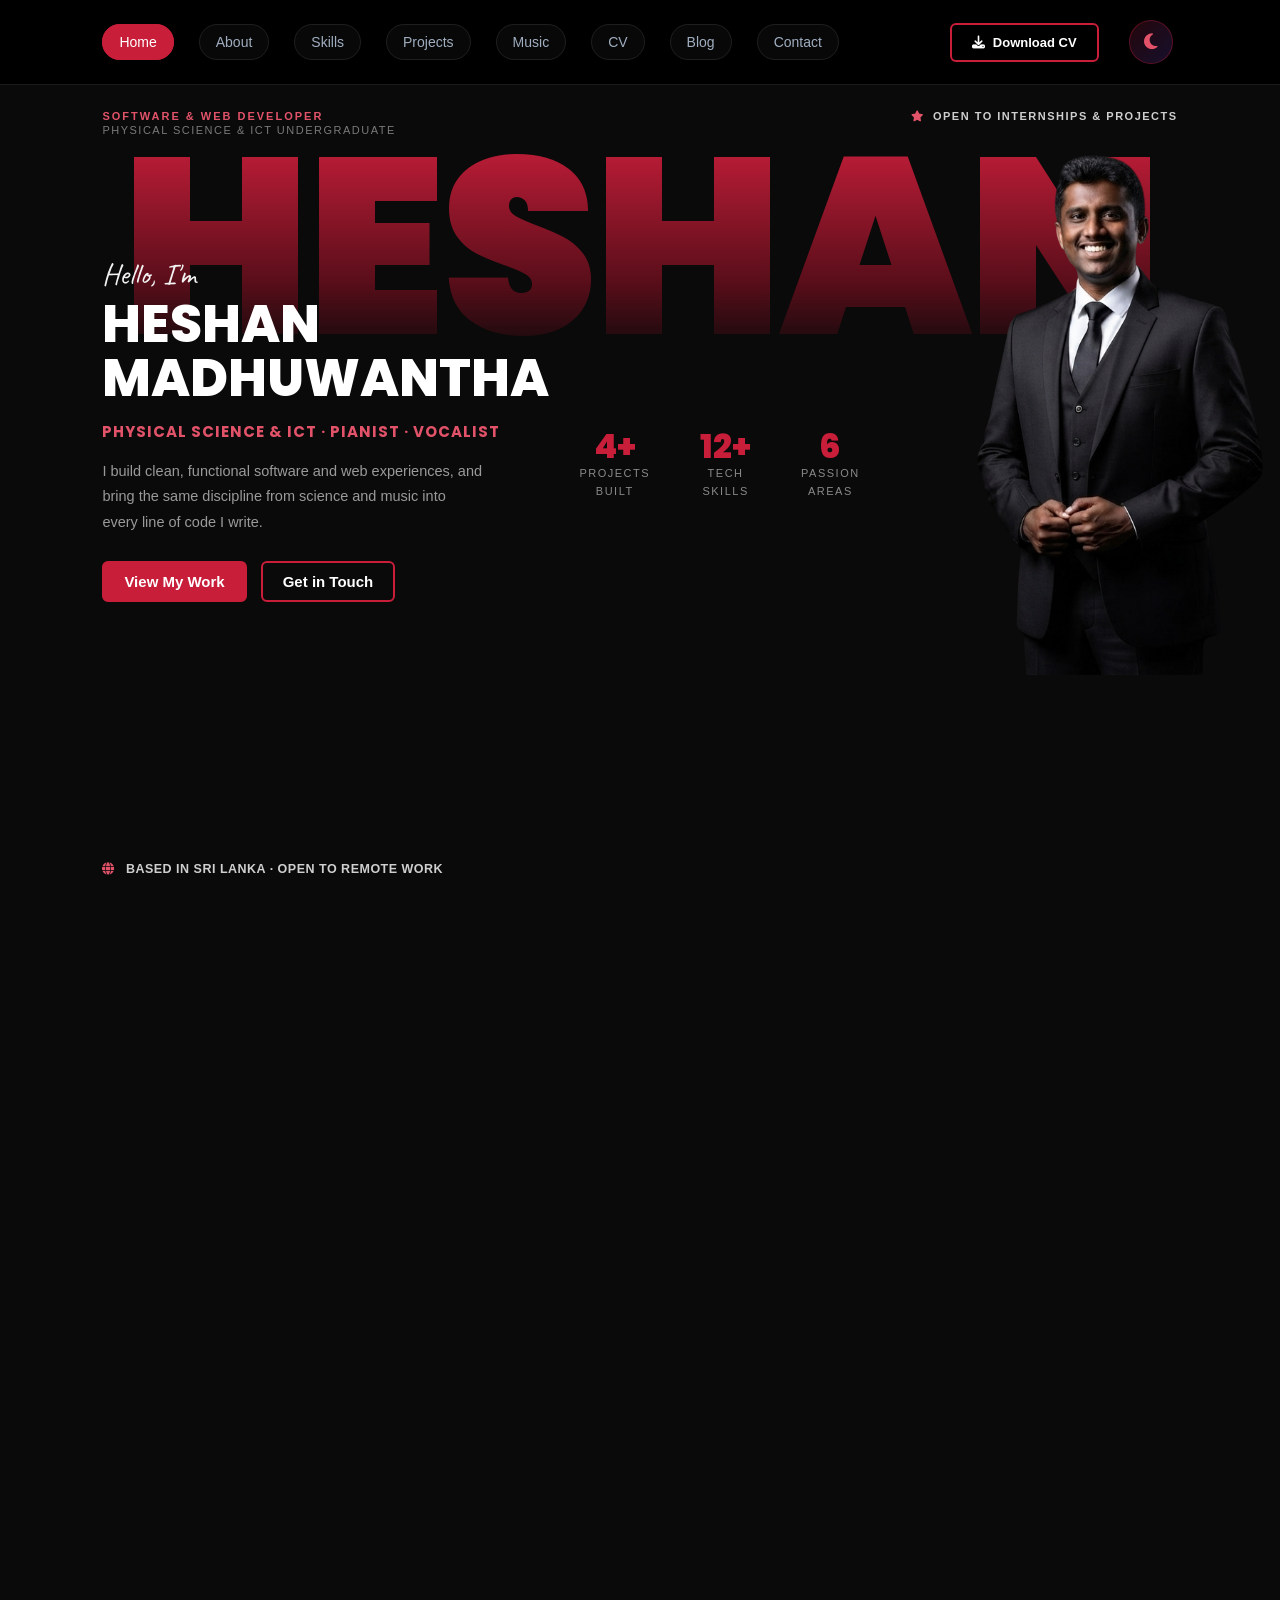
==== commit bf7e31ae: "Update Portfolio" ====
--- a/index.html
+++ b/index.html
@@ -4,201 +4,449 @@
     <meta charset="UTF-8">
     <meta name="viewport" content="width=device-width, initial-scale=1.0">
     <title>Heshan Madhuwantha | Home</title>
-    <link rel="icon" type="image/png" href="favicon.png">
+    <link rel="icon" type="image/png" href="images/favicon.png">
     <link rel="stylesheet" href="style.css">
     <link rel="stylesheet" href="https://cdnjs.cloudflare.com/ajax/libs/font-awesome/6.4.0/css/all.min.css">
+    <link rel="preconnect" href="https://fonts.googleapis.com">
+    <link href="https://fonts.googleapis.com/css2?family=Poppins:wght@400;600;700;800;900&family=Caveat:wght@600&display=swap" rel="stylesheet">
     <style>
-        .hero {
+        /* ============ NEW HERO — Portfolio style ============ */
+        .p-hero {
+            position: relative;
+            background: #0a0a0a;
+            overflow: hidden;
+            padding: 26px 8% 0;
+        }
+        body.light-mode .p-hero { background: #f4f7fa; }
+
+        .p-hero-top {
+            display: flex;
+            justify-content: space-between;
+            align-items: flex-start;
+            font-family: 'Poppins', sans-serif;
+            position: relative;
+            z-index: 3;
+        }
+        .p-hero-top .role-tag {
+            font-size: 11px;
+            font-weight: 700;
+            letter-spacing: 2px;
+            color: #e2536a;
+            text-transform: uppercase;
+        }
+        .p-hero-top .role-sub {
+            font-size: 11px;
+            color: #7a7a7a;
+            letter-spacing: 1.5px;
+            text-transform: uppercase;
+            margin-top: 2px;
+        }
+        .p-hero-top .avail-tag {
+            font-size: 11px;
+            font-weight: 600;
+            letter-spacing: 1.5px;
+            color: #cfcfcf;
+            text-transform: uppercase;
+            display: flex;
+            align-items: center;
+            gap: 8px;
+        }
+        .p-hero-top .avail-tag i { color: #e2536a; }
+
+        .p-hero-stage {
+            position: relative;
+            min-height: 740px;
+            display: flex;
+            align-items: flex-end;
+        }
+
+        .p-hero-bigword {
+            position: absolute;
+            top: -4px;
+            left: 0;
+            width: 100%;
+            text-align: center;
+            font-family: 'Poppins', sans-serif;
+            font-weight: 900;
+            font-size: 250px;
+            line-height: 0.92;
+            letter-spacing: -4px;
+            background: linear-gradient(180deg, #c81e3a 0%, #5a0e1a 65%, rgba(10,10,10,0) 100%);
+            -webkit-background-clip: text;
+            background-clip: text;
+            color: transparent;
+            user-select: none;
+            pointer-events: none;
+            z-index: 1;
+            white-space: nowrap;
+        }
+        body.light-mode .p-hero-bigword {
+            background: linear-gradient(180deg, #c81e3a 0%, #e8b3bb 65%, rgba(244,247,250,0) 100%);
+            -webkit-background-clip: text;
+            background-clip: text;
+        }
+
+        .p-hero-grid {
+            position: relative;
+            z-index: 2;
+            display: grid;
+            grid-template-columns: 1fr 1fr 1fr;
+            align-items: flex-start;
+            gap: 10px;
+            width: 100%;
+            padding-top: 0px;
+        }
+
+        
+        .p-hero-copy .script {
+            font-family: 'Caveat', cursive;
+            font-size: 30px;
+            color: #f2f2f2;
+            display: block;
+            margin-bottom: 4px;
+        }
+        .p-hero-copy h1 {
+            font-family: 'Poppins', sans-serif;
+            font-size: clamp(34px, 4.2vw, 52px);
+            font-weight: 800;
+            line-height: 1.05;
+            color: #fff;
+            text-transform: uppercase;
+            margin-bottom: 14px;
+        }
+        body.light-mode .p-hero-copy h1,
+        body.light-mode .p-hero-copy .script { color: #17110f; }
+
+        .p-hero-copy .role-line {
+            font-family: 'Poppins', sans-serif;
+            font-weight: 700;
+            font-size: 15px;
+            letter-spacing: 1px;
+            color: #e2536a;
+            margin-bottom: 16px;
+        }
+        .p-hero-copy p.desc {
+            font-size: 14.5px;
+            line-height: 1.75;
+            color: #9a9a9a;
+            max-width: 380px;
+            margin-bottom: 26px;
+        }
+        body.light-mode .p-hero-copy p.desc { color: #4a5568; }
+
+        .p-hero-copy .avail-row {
+            display: flex;
+            align-items: center;
+            gap: 10px;
+            font-size: 12.5px;
+            color: #cfcfcf;
+            letter-spacing: 0.5px;
+            text-transform: uppercase;
+            font-weight: 600;
+            margin-top: 260px;
+        }
+        body.light-mode .p-hero-copy .avail-row { color: #4a5568; }
+        .p-hero-copy .avail-row i { color: #e2536a; }
+
+       .p-hero-photo {
+    position: relative; /* මෙය absolute වෙනුවට relative ලෙස තබා ගන්න */
+    height: 600px;
+    display: flex;
+    justify-content: center;
+    align-items: flex-end;
+    overflow: visible;
+    z-index: 5;
+    margin-top: -180px; /* හිස උස මට්ටම් කිරීමට මෙම අගය සුළු වශයෙන් වෙනස් කරන්න */
+    margin-right: auto;
+    margin-left: -220px;
+}
+
+.p-hero-photo img {
+    height: 100%;
+    width: auto;
+    object-fit: contain;
+}
+
+        .p-hero-stats {
+            padding-top: 4px;
+    display: flex;             /* flex මගින් තිරස් අතට පෙළගස්වයි */
+    flex-direction: row;       /* තිරස් අතට පෙළගැස්වීම */
+    justify-content: space-between; /* කොටස් අතර සමාන ඉඩක් තබයි */
+    gap: 50px;
+    width: 100%;
+    margin-top: 170px;
+        }
+        .p-hero-stats .stat { 
+            text-align: center;        /* පෙළ මධ්‍යගත කරයි */
+    flex: 1;
+        }
+        
+        .p-hero-stats .stat .num {
+            font-family: 'Poppins', sans-serif;
+            font-weight: 800;
+            font-size: 34px;
+            color: #c81e3a;
+            display: block;
+            line-height: 1;
+        }
+        .p-hero-stats .stat .lbl {
+            font-size: 11px;
+            letter-spacing: 1.5px;
+            text-transform: uppercase;
+            color: #8a8a8a;
+        }
+        body.light-mode .p-hero-stats .stat .lbl { color: #4a5568; }
+        .p-hero-stats .divider { height: 1px; width: 60px; background: rgba(255,255,255,0.1); margin-left: auto; }
+
+        @media (max-width: 950px) {
+            .p-hero-grid { grid-template-columns: 1fr; padding-top: 60px; }
+            .p-hero-stats { flex-direction: row; justify-content: space-around; padding-bottom: 20px; order: 3; }
+            .p-hero-stats .stat { 
+                text-align: center ;
+                display: flex !important; /* සැඟවී ඇත්නම් එය පෙන්වීමට */
+                flex-direction: row;      /* තිරස් අතට පෙන්වීමට */
+                justify-content: space-around;
+                order: 3; }
+            .p-hero-stats .divider { display: block; }
+            .p-hero-photo { order: 2; height: 420px; }
+            .p-hero-copy { order: 1; padding-bottom: 20px; text-align: center; }
+            .p-hero-copy p.desc { margin-left: auto; margin-right: auto; }
+            .p-hero-copy .avail-row { justify-content: center; }
+            .p-hero-bigword { font-size:100px; top: -2px; }
+            .p-hero-top { flex-direction: column; gap: 10px; text-align: center; }
+        }
+
+        /* ============ SELECTED PROJECTS ============ */
+        .p-projects {
+            padding: 90px 8% 80px;
+            background: #0a0a0a;
+        }
+        body.light-mode .p-projects { background: #f4f7fa; }
+        .p-projects-head {
             display: flex;
             justify-content: space-between;
             align-items: center;
-            padding: 80px 8% 70px;
-            min-height: 90vh;
-            /* පසුබිම් රූපය සහ අඳුරු overlay එක මෙහි එක් කර ඇත */
-            background: linear-gradient(135deg, rgba(10, 14, 26, 0.85) 0%, rgba(13, 21, 48, 0.85) 60%, rgba(10, 14, 26, 0.85) 100%), url('heshan-bg.jpg');
-            background-size: cover;
-            background-position: center;
-            background-repeat: no-repeat;
-            position: relative;
+            margin-bottom: 40px;
+            font-family: 'Poppins', sans-serif;
+        }
+        .p-projects-head h2 {
+            font-size: 26px;
+            font-weight: 800;
+            letter-spacing: 1px;
+            color: #fff;
+            text-transform: uppercase;
+        }
+        body.light-mode .p-projects-head h2 { color: #1a202c; }
+        .p-projects-head a {
+            font-size: 13px;
+            font-weight: 600;
+            letter-spacing: 1px;
+            color: #e2536a;
+            text-decoration: none;
+            text-transform: uppercase;
+        }
+        .p-projects-grid {
+            display: grid;
+            grid-template-columns: repeat(3, 1fr);
+            gap: 24px;
+        }
+        .p-project-card {
+            display: block;
+            text-decoration: none;
+            border: 1px solid rgba(255,255,255,0.08);
+            border-radius: 4px;
             overflow: hidden;
-            gap: 40px;
-        }
-        .hero::before {
-            content: '';
-            position: absolute;
-            width: 600px;
-            height: 600px;
-            background: radial-gradient(circle, rgba(79,142,247,0.07) 0%, transparent 70%);
-            top: -100px;
-            right: 5%;
-            pointer-events: none;
-        }
-        .hero-content { flex: 1; z-index: 1; }
-        .hero-content .greeting {
+            transition: transform 0.25s, border-color 0.25s;
+        }
+        .p-project-card:hover { transform: translateY(-6px); border-color: rgba(200,30,58,0.4); }
+        .p-project-banner {
+            height: 190px;
+            display: flex;
+            align-items: center;
+            justify-content: center;
+            font-size: 46px;
+            background: linear-gradient(135deg, #1c1414 0%, #2a1013 100%);
+        }
+        .p-project-meta {
+            display: flex;
+            align-items: center;
+            justify-content: space-between;
+            padding: 16px 18px;
+            background: #120e0e;
+        }
+        body.light-mode .p-project-meta { background: #ffffff; border-top: 1px solid #e2e8f0; }
+        .p-project-num { font-family: 'Poppins', sans-serif; font-weight: 800; font-size: 20px; color: #c81e3a; }
+        .p-project-text h4 { font-size: 14px; font-weight: 700; color: #fff; text-transform: uppercase; letter-spacing: 0.5px; }
+        body.light-mode .p-project-text h4 { color: #1a202c; }
+        .p-project-text span { font-size: 12px; color: #8a8a8a; }
+        .p-project-meta i { color: #e2536a; }
+
+        @media (max-width: 900px) {
+            .p-projects-grid { grid-template-columns: 1fr; }
+        }
+
+        /* ============ EDU & SKILLS / PROCESS / QUOTE ============ */
+        .p-triptych {
+            display: grid;
+            grid-template-columns: 1fr 1fr 0.8fr;
+            background: #0a0a0a;
+        }
+        body.light-mode .p-triptych { background: #f4f7fa; }
+        .p-triptych > div { padding: 80px 5% ; }
+        .p-col-edu, .p-col-process { border-right: 1px solid rgba(255,255,255,0.07); }
+        body.light-mode .p-col-edu, body.light-mode .p-col-process { border-right: 1px solid #e2e8f0; }
+
+        .p-col-title {
+            font-family: 'Poppins', sans-serif;
+            font-size: 21px;
+            font-weight: 800;
+            letter-spacing: 0.5px;
+            color: #fff;
+            text-transform: uppercase;
+            margin-bottom: 30px;
+        }
+        body.light-mode .p-col-title { color: #1a202c; }
+
+        .p-sub-label {
+            font-size: 12px;
+            font-weight: 700;
+            letter-spacing: 1.5px;
+            color: #e2536a;
+            text-transform: uppercase;
+            margin-bottom: 14px;
+        }
+        .p-edu-item { margin-bottom: 20px; }
+        .p-edu-item h5 { font-size: 14px; color: #eee; font-weight: 600; margin-bottom: 4px; }
+        body.light-mode .p-edu-item h5 { color: #1a202c; }
+        .p-edu-item span { font-size: 12px; color: #c81e3a; font-weight: 700; }
+
+        .p-skill-pills { display: flex; flex-wrap: wrap; gap: 8px; margin-top: 30px; }
+        .p-skill-pills span {
+            font-size: 11.5px;
+            font-weight: 600;
+            letter-spacing: 0.5px;
+            padding: 8px 14px;
+            border: 1px solid rgba(255,255,255,0.12);
+            border-radius: 4px;
+            color: #cfcfcf;
+            text-transform: uppercase;
+        }
+        body.light-mode .p-skill-pills span { color: #1a202c; border-color: #cbd5e0; }
+
+        .p-process-step { display: flex; gap: 16px; margin-bottom: 26px; }
+        .p-process-step:last-child { margin-bottom: 0; }
+        .p-process-num {
+            font-family: 'Poppins', sans-serif;
+            font-weight: 800;
             font-size: 13px;
-            color: #4f8ef7;
-            font-weight: 600;
-            letter-spacing: 2.5px;
-            text-transform: uppercase;
-            margin-bottom: 14px;
-        }
-        
-        /* Modern Fade-in & Slide-up Animation Styling */
-        .hero-content h1 {
-            font-size: 54px;
-            line-height: 1.25;
+            color: #e2536a;
+            width: 24px;
+            flex-shrink: 0;
+        }
+        .p-process-step h5 { font-size: 13px; font-weight: 700; letter-spacing: 1px; color: #c81e3a; text-transform: uppercase; margin-bottom: 6px; }
+        .p-process-step p { font-size: 13.5px; line-height: 1.6; color: #9a9a9a; }
+        body.light-mode .p-process-step p { color: #4a5568; }
+
+        .p-col-quote {
+            background: linear-gradient(160deg, #c81e3a 0%, #6e0f20 100%);
+            display: flex;
+            flex-direction: column;
+            justify-content: space-between;
+        }
+        .p-col-quote .qmark-big { font-family: 'Poppins', sans-serif; font-size: 46px; color: rgba(255,255,255,0.6); line-height: 1; margin-bottom: 10px; }
+        .p-col-quote p { font-size: 18px; line-height: 1.5; color: #fff; font-weight: 500; margin-bottom: 18px; }
+        .p-col-quote .signature { font-family: 'Caveat', cursive; font-size: 26px; color: #fff; }
+        .p-col-quote .cta-line {
+            font-size: 14px;
+            font-weight: 700;
+            letter-spacing: 0.5px;
             color: #fff;
-            margin-bottom: 10px;
-            font-weight: 700;
-        }
-        
-        .hero-content h1 span { 
-            color: #4f8ef7; 
-            display: inline-block;
-            opacity: 0; /* මුලින් අදෘශ්‍යමානයි */
-            transform: translateY(30px); /* පහළින් පිහිටයි */
-            animation: fadeSlideUp 1s cubic-bezier(0.25, 1, 0.5, 1) forwards; /* සිනිදු ස්වභාවය */
-        }
-
-        @keyframes fadeSlideUp {
-            to {
-                opacity: 1;
-                transform: translateY(0);
-            }
-        }
-
-        .hero-content .subtitle {
-            font-size: 18px;
-            color: #a0aec0; /* අකුරු වඩාත් පැහැදිලි වීමට වර්ණය තරමක් දීප්තිමත් කරන ලදී */
-            margin-bottom: 36px;
-            font-weight: 400;
-            line-height: 1.6;
-            text-shadow: 0 2px 4px rgba(0,0,0,0.8); /* පසුබිම් රූපය මත අකුරු ඉස්මතු කිරීමට shadow එකක් දමන ලදී */
-        }
-        .hero-buttons {
-            display: flex;
-            gap: 14px;
-            flex-wrap: wrap;
-            margin-bottom: 44px;
-        }
-        
-        /* Buttons styling */
-        .btn-primary, .btn-secondary {
-            padding: 14px 28px;
-            border-radius: 10px;
-            font-weight: 600;
+            text-transform: uppercase;
             text-decoration: none;
-            transition: 0.3s;
-        }
-        .btn-primary { background: #4f8ef7; color: #fff; }
-        .btn-primary:hover { background: #3b76d9; }
-        .btn-secondary { background: rgba(255,255,255,0.05); color: #fff; border: 1px solid rgba(255,255,255,0.1); }
-        .btn-secondary:hover { background: rgba(255,255,255,0.15); }
-
-        /* Social Icons with Logos */
-        .social-icons { display: flex; gap: 12px; }
-        .social-icons a {
             display: inline-flex;
             align-items: center;
-            justify-content: center;
-            width: 42px;
-            height: 42px;
-            background: rgba(255,255,255,0.05);
-            color: #a0aec0;
+            gap: 8px;
+        }
+
+        @media (max-width: 950px) {
+            .p-triptych { grid-template-columns: 1fr; }
+            .p-col-edu, .p-col-process { border-right: none; border-bottom: 1px solid rgba(255,255,255,0.07); }
+        }
+
+        /* ============ WORK TOGETHER / CONTACT CTA ============ */
+        .p-cta {
+            padding: 90px 8%;
+            background: #060606;
+            display: grid;
+            grid-template-columns: 1fr 1fr;
+            gap: 50px;
+            align-items: center;
+        }
+        body.light-mode .p-cta { background: #eef1f5; }
+        .p-cta-left h2 {
+            font-family: 'Poppins', sans-serif;
+            font-size: 34px;
+            font-weight: 800;
+            color: #fff;
+            text-transform: uppercase;
+            line-height: 1.15;
+            margin-bottom: 18px;
+        }
+        body.light-mode .p-cta-left h2 { color: #1a202c; }
+        .p-cta-left p { font-size: 14.5px; color: #9a9a9a; line-height: 1.7; max-width: 420px; margin-bottom: 30px; }
+        body.light-mode .p-cta-left p { color: #4a5568; }
+        .p-cta-details { display: flex; flex-direction: column; gap: 16px; }
+        .p-cta-details a, .p-cta-details .row {
+            display: flex;
+            align-items: center;
+            gap: 14px;
+            font-size: 14.5px;
+            color: #e8e8e8;
+            text-decoration: none;
+        }
+        body.light-mode .p-cta-details a, body.light-mode .p-cta-details .row { color: #1a202c; }
+        .p-cta-details i {
+            width: 38px; height: 38px;
+            border: 1px solid rgba(200,30,58,0.4);
+            border-radius: 50%;
+            display: flex; align-items: center; justify-content: center;
+            color: #e2536a;
+            flex-shrink: 0;
+        }
+
+        .p-browser-mock {
+            border-radius: 10px;
+            overflow: hidden;
             border: 1px solid rgba(255,255,255,0.1);
-            border-radius: 10px;
-            text-decoration: none;
-            font-size: 16px; /* FontAwesome icon size */
-            transition: all 0.2s;
-        }
-        .social-icons a:hover {
-            background: rgba(79,142,247,0.15);
-            border-color: #4f8ef7;
-            color: #4f8ef7;
-            transform: translateY(-2px);
-        }
-        
-        /* Hero Image - Cybernetic Double Ring Rotating Glow Effect */
-        .hero-image { 
-            flex: 1; 
-            display: flex; 
-            justify-content: center; 
-            z-index: 1; 
-            position: relative; 
-        }
-
-        .hero-image-wrapper {
-            position: relative;
-            width: 420px;
-            height: 420px;
-            border-radius: 50%;
-            display: flex;
-            align-items: center;
-            justify-content: center;
-        }
-
-        /* Outer Rotating Ring */
-        .hero-image-wrapper::before {
-            content: '';
-            position: absolute;
-            top: -12px;
-            left: -12px;
-            right: -12px;
-            bottom: -12px;
-            border-radius: 50%;
-            border: 3px solid transparent;
-            border-top-color: #4f8ef7;
-            border-bottom-color: rgba(79, 142, 247, 0.4);
-            animation: rotateOuter 8s linear infinite;
-        }
-
-        /* Inner Rotating Dotted/Dashed Ring */
-        .hero-image-wrapper::after {
-            content: '';
-            position: absolute;
-            top: -6px;
-            left: -6px;
-            right: -6px;
-            bottom: -6px;
-            border-radius: 50%;
-            border: 2px dashed #4f8ef7;
-            animation: rotateInner 12s linear infinite reverse;
-        }
-
-        @keyframes rotateOuter {
-            0% { transform: rotate(0deg); }
-            100% { transform: rotate(360deg); }
-        }
-
-        @keyframes rotateInner {
-            0% { transform: rotate(0deg); }
-            100% { transform: rotate(360deg); }
-        }
-        
-        .hero-image img {
-            width: 390px;
-            height: 390px;
-            border-radius: 50%;
-            object-fit: cover;
-            border: 4px solid #0d1224;
-            box-shadow: 0 0 30px rgba(79,142,247,0.3), 0 0 60px rgba(79,142,247,0.1);
-            position: relative;
-            z-index: 2; /* Ring walata udin thabimata */
-        }
-
-        /* Quick links strip */
+            box-shadow: 0 30px 60px rgba(0,0,0,0.5);
+        }
+        .p-browser-bar {
+            background: #1c1414;
+            padding: 10px 14px;
+            display: flex;
+            gap: 6px;
+        }
+        .p-browser-bar span { width: 10px; height: 10px; border-radius: 50%; background: #3a2a2a; }
+        .p-browser-mock img { width: 100%; display: block; }
+
+        @media (max-width: 900px) {
+            .p-cta { grid-template-columns: 1fr; }
+        }
+
+        /* ============ Quick links strip ============ */
         .quick-links {
-            padding: 60px 8%;
-            background: #0d1224;
+            padding: 50px 8% 70px;
+            background: #0a0a0a;
             display: grid;
             grid-template-columns: repeat(auto-fit, minmax(180px, 1fr));
             gap: 16px;
             max-width: 100%;
         }
+        body.light-mode .quick-links { background: #f4f7fa; }
         .quick-link-card {
             background: rgba(255,255,255,0.03);
             border: 1px solid rgba(255,255,255,0.08);
-            border-radius: 14px;
+            border-radius: 4px;
             padding: 26px 22px;
             text-decoration: none;
             text-align: center;
@@ -206,195 +454,265 @@
             display: block;
         }
         .quick-link-card:hover {
-            border-color: rgba(79,142,247,0.35);
+            border-color: rgba(200,30,58,0.4);
             transform: translateY(-4px);
         }
         .quick-link-card .ql-icon { font-size: 28px; margin-bottom: 12px; display: block; }
-        .quick-link-card h3 { font-size: 15px; font-weight: 600; color: #e0e6f0; margin-bottom: 6px; }
+        .quick-link-card h3 { font-size: 15px; font-weight: 600; color: #e0e6f0; margin-bottom: 6px; font-family: 'Poppins', sans-serif; }
         .quick-link-card p { font-size: 13px; color: #8a99b5; }
 
-        /* Services Section */
-        .services-section {
-            padding: 80px 8%;
-            background: #0a0e1a;
-        }
+        /* ============ Tools & Technologies ============ */
+        .skills-section {
+            padding: 20px 8% 90px;
+            background: #0a0a0a;
+        }
+        body.light-mode .skills-section { background: #f4f7fa; }
         .sec-title {
             text-align: center;
             color: #fff;
-            font-size: 36px;
-            margin-bottom: 50px;
-        }
-        .sec-title span { color: #4f8ef7; }
-        .services-grid {
-            display: grid;
-            grid-template-columns: repeat(auto-fit, minmax(250px, 1fr));
-            gap: 30px;
-        }
-        .srv-card {
-            background: #0d1224;
-            padding: 40px 30px;
-            border-radius: 16px;
-            border: 1px solid rgba(255,255,255,0.05);
-            transition: 0.3s;
-        }
-        .srv-card:hover {
-            transform: translateY(-5px);
-            border-color: #4f8ef7;
-        }
-        .srv-icon { font-size: 40px; margin-bottom: 20px; }
-        .srv-card h4 { color: #fff; font-size: 20px; margin-bottom: 15px; }
-        .srv-card p { color: #8a99b5; font-size: 14px; line-height: 1.6; }
-
-        /* Featured Project Section */
-        .featured-project {
-            padding: 80px 8%;
-            background: #0d1224;
-        }
-        .fp-wrapper {
-            display: flex;
-            gap: 50px;
-            align-items: center;
-            background: rgba(255,255,255,0.02);
-            border: 1px solid rgba(255,255,255,0.06);
-            border-radius: 20px;
-            padding: 40px;
-        }
-        .fp-content { flex: 1; }
-        .fp-content h3 { color: #fff; font-size: 28px; margin-bottom: 15px; }
-        .fp-content p { color: #8a99b5; font-size: 15px; line-height: 1.7; margin-bottom: 25px; }
-        
-        /* Updated fp-image style to fit image perfectly and elegantly */
-        .fp-image { flex: 1; }
-        .fp-image img {
-            width: 100%;
-            height: 280px;
-            object-fit: cover;
-            border-radius: 12px;
-            border: 1px solid rgba(79, 142, 247, 0.3);
-            box-shadow: 0 10px 30px rgba(0,0,0,0.5);
-        }
-
-        /* Technical Skills Section Styling */
-        .skills-section {
-            padding: 80px 8%;
-            background: #0a0e1a; 
-        }
-
+            font-size: 30px;
+            font-weight: 800;
+            text-transform: uppercase;
+            margin-bottom: 46px;
+            font-family: 'Poppins', sans-serif;
+        }
+        .sec-title span { color: #c81e3a; }
         .skills-grid {
             display: grid;
             grid-template-columns: repeat(auto-fit, minmax(140px, 1fr));
-            gap: 25px;
+            gap: 20px;
             justify-content: center;
             max-width: 1000px;
             margin: 0 auto;
         }
-
         .skill-card {
-            background: #0d1224;
+            background: #120e0e;
             padding: 25px 15px;
-            border-radius: 14px;
-            border: 1px solid rgba(255, 255, 255, 0.05);
+            border-radius: 4px;
+            border: 1px solid rgba(255, 255, 255, 0.06);
             display: flex;
             flex-direction: column;
             align-items: center;
             justify-content: center;
             transition: transform 0.3s ease, border-color 0.3s ease;
         }
-
-        .skill-card:hover {
-            transform: translateY(-5px);
-            border-color: #4f8ef7;
-        }
-
-        .skill-icon {
-            font-size: 40px;
-            margin-bottom: 12px;
-        }
-
-        .skill-svg-icon {
-            width: 40px;
-            height: 40px;
-            margin-bottom: 12px;
-        }
-
-        .skill-text-icon {
-            font-size: 32px;
-            margin-bottom: 12px;
-        }
-
-        .skill-card h3 {
-            color: #fff;
-            font-size: 14px;
-            font-weight: 500;
-            text-align: center;
-        }
-
-        @media (max-width: 950px) {
-            .hero {
-                flex-direction: column-reverse;
-                text-align: center;
-                padding: 60px 6% 70px;
-                min-height: auto;
-                gap: 50px;
-            }
-            .hero-content h1 { font-size: 42px; }
-            .hero-buttons { justify-content: center; }
-            .social-icons { justify-content: center; }
-            /* Mobile photo adjustment */
-            .hero-image-wrapper { width: 280px; height: 280px; }
-            .hero-image img { width: 250px; height: 250px; }
-            .fp-wrapper { flex-direction: column; gap: 30px; }
-        }
+        body.light-mode .skill-card { background: #ffffff; border-color: #e2e8f0; }
+        .skill-card:hover { transform: translateY(-5px); border-color: #c81e3a; }
+        .skill-icon { font-size: 40px; margin-bottom: 12px; }
+        .skill-svg-icon { width: 40px; height: 40px; margin-bottom: 12px; }
+        .skill-card h3 { color: #fff; font-size: 14px; font-weight: 500; text-align: center; }
+        body.light-mode .skill-card h3 { color: #1a202c; }
     </style>
 </head>
-<body id="page-body">
-
-    <nav>
-        <a href="index.html" class="logo">Heshan Madhuwantha</a>
-        
-        <ul id="nav-menu" style="margin-left: auto;">
-            <li><a href="index.html">Home</a></li>
-            <li><a href="about.html">About</a></li>
-            <li><a href="skills.html">Skills</a></li>
-            <li><a href="projects.html">Projects</a></li>
-            <li><a href="music.html">Music</a></li>
-            <li><a href="cv.html">CV</a></li>
-            <li><a href="blog.html">Blog</a></li>
-            <li><a href="contact.html">Contact</a></li>
-        </ul>
-        
-        <button class="theme-toggle-btn" id="theme-toggle" onclick="toggleTheme()" aria-label="Toggle Theme">
+<body id="page-body" class="pre-fade">
+
+   <nav>
+    <!-- Logo ඉවත් කර ඇත -->
+
+    <!-- මැද ඇති Links -->
+    <ul id="nav-menu">
+        <li><a href="index.html" class="active">Home</a></li>
+        <li><a href="about.html">About</a></li>
+        <li><a href="skills.html">Skills</a></li>
+        <li><a href="projects.html">Projects</a></li>
+        <li><a href="music.html">Music</a></li>
+        <li><a href="cv.html">CV</a></li>
+        <li><a href="blog.html">Blog</a></li>
+        <li><a href="contact.html">Contact</a></li>
+    </ul>
+
+    <!-- දකුණු පස ඇති බොත්තම් -->
+    <div class="nav-right">
+        <a href="resume.pdf" download class="nav-cv-btn">
+            <i class="fa-solid fa-download"></i><span>Download CV</span>
+        </a>
+
+        <button class="theme-toggle-btn" id="theme-toggle" onclick="toggleTheme()">
             <i class="fa-solid fa-moon"></i>
         </button>
 
-        <button class="hamburger" id="hamburger" onclick="toggleMenu()" aria-label="Toggle menu">
+        <button class="hamburger" id="hamburger" onclick="toggleMenu()">
             <span></span><span></span><span></span>
         </button>
-    </nav>
-
-    <section class="hero">
-        <div class="hero-content">
-            <p class="greeting">Welcome to my portfolio</p>
-            <h1>Hi, I'm<br><span>Heshan<br>Madhuwantha</span></h1>
-            <p class="subtitle">Physical Science & ICT Undergraduate<br>Musician · Pianist · Vocalist</p>
-            <div class="hero-buttons">
-                <a href="projects.html" class="btn-primary">View My Work</a>
-                <a href="contact.html" class="btn-secondary">Get in Touch</a>
-            </div>
-            <div class="social-icons">
-                <a href="https://linkedin.com" target="_blank" aria-label="LinkedIn"><i class="fa-brands fa-linkedin-in"></i></a>
-                <a href="https://github.com" target="_blank" aria-label="GitHub"><i class="fa-brands fa-github"></i></a>
-                <a href="https://youtube.com" target="_blank" aria-label="YouTube"><i class="fa-brands fa-youtube"></i></a>
-            </div>
-        </div>
-        <div class="hero-image">
-            <div class="hero-image-wrapper">
-                <img src="heshan.jpeg" alt="Heshan Madhuwantha">
+    </div>
+</nav>
+
+    <section class="p-hero">
+        <div class="p-hero-top">
+            <div>
+                <div class="role-tag">Software &amp; Web Developer</div>
+                <div class="role-sub">Physical Science &amp; ICT Undergraduate</div>
+            </div>
+            <div class="avail-tag"><i class="fa-solid fa-star"></i> Open to Internships &amp; Projects</div>
+        </div>
+
+                <div class="p-hero-stage">
+            <div class="p-hero-bigword">HESHAN</div>
+
+            <div class="p-hero-grid">
+                <!-- Left Text -->
+                <div class="p-hero-copy reveal">
+                    <span class="script">Hello, I'm</span>
+                    <h1>Heshan<br>Madhuwantha</h1>
+                    <div class="role-line">PHYSICAL SCIENCE &amp; ICT · PIANIST · VOCALIST</div>
+                    <p class="desc">I build clean, functional software and web experiences, and bring the same discipline from science and music into every line of code I write.</p>
+                    <div class="hero-buttons" style="margin-bottom:22px; display:flex; gap:14px;">
+                        <a href="projects.html" class="btn-primary">View My Work</a>
+                        <a href="contact.html" class="btn-secondary">Get in Touch</a>
+                    </div>
+                    <div class="avail-row"><i class="fa-solid fa-globe"></i> Based in Sri Lanka · Open to Remote Work</div>
+                </div>
+
+                <!-- මෙය ඔබේ HTML හි අදාළ ස්ථානයේ ඇති පරණ code එකට ආදේශ කරන්න -->
+<div class="p-hero-stats reveal">
+    <div class="stat">
+        <span class="num">4+</span>
+        <span class="lbl">Projects Built</span>
+    </div>
+    <div class="stat">
+        <span class="num">12+</span>
+        <span class="lbl">Tech Skills</span>
+    </div>
+    <div class="stat">
+        <span class="num">6</span>
+        <span class="lbl">Passion Areas</span>
+    </div>
+</div>
+                <!-- Center Photo -->
+                <div class="p-hero-photo reveal">
+                    <img src="images/heshan-pc1.png" alt="Heshan Madhuwantha">
+                </div>
+
+                
             </div>
         </div>
     </section>
-
-    <div class="quick-links">
+    
+
+    <section class="p-projects reveal">
+        <div class="p-projects-head">
+            <h2>Selected Projects</h2>
+            <a href="projects.html">View All Projects &rarr;</a>
+        </div>
+        <div class="p-projects-grid">
+            <a href="projects.html" class="p-project-card">
+                <div class="p-project-banner">
+            <img src="images/project1.jfif" alt="Project 1" style="width:100%; height:100%; object-fit:cover;">
+        </div>
+                <div class="p-project-meta">
+                    <div class="p-project-text">
+                        <h4>Sales Management System</h4>
+                        <span>Java Swing · SQLite Desktop App</span>
+                    </div>
+                    <i class="fa-solid fa-arrow-right"></i>
+                </div>
+            </a>
+            <a href="projects.html" class="p-project-card">
+                <div class="p-project-banner">
+            <img src="images/project2.jfif" alt="Project 2" style="width:100%; height:100%; object-fit:cover;">
+        </div>
+                <div class="p-project-meta">
+                    <div class="p-project-text">
+                        <h4>Numerical Methods Solver</h4>
+                        <span>Python · Root-Finding &amp; Interpolation</span>
+                    </div>
+                    <i class="fa-solid fa-arrow-right"></i>
+                </div>
+            </a>
+            <a href="projects.html" class="p-project-card">
+                <div class="p-project-banner">
+            <img src="images/project3.jfif" alt="Project 3" style="width:100%; height:100%; object-fit:cover;">
+        </div>
+                <div class="p-project-meta">
+                    <div class="p-project-text">
+                        <h4>Personal Portfolio Website</h4>
+                        <span>HTML · CSS · JavaScript</span>
+                    </div>
+                    <i class="fa-solid fa-arrow-right"></i>
+                </div>
+            </a>
+        </div>
+    </section>
+
+    <section class="p-triptych reveal">
+        <div class="p-col-edu">
+            <h3 class="p-col-title">Education &amp; Skills</h3>
+            <div class="p-sub-label">Education</div>
+            <div class="p-edu-item">
+                <h5>BSc in Physical Science &amp; ICT</h5>
+                <span>2024 — Present</span>
+            </div>
+            <div class="p-edu-item">
+                <h5>G.C.E. Advanced Level Examination</h5>
+                <span>2020 — 2022</span>
+            </div>
+            <div class="p-sub-label" style="margin-top:20px;">Skills</div>
+            <div class="p-skill-pills">
+                <span>HTML/CSS</span>
+                <span>JavaScript</span>
+                <span>Java</span>
+                <span>Python</span>
+                <span>React</span>
+                <span>MERN Stack</span>
+                <span>MySQL</span>
+                <span>Git</span>
+                <span>MATLAB</span>
+                <span>Docker</span>
+                <span>AWS</span>
+            </div>
+        </div>
+
+        <div class="p-col-process">
+            <h3 class="p-col-title">My Process</h3>
+            <div class="p-process-step">
+                <div class="p-process-num">01</div>
+                <div><h5>Learn</h5><p>Understanding the problem, requirements, and the concepts behind it.</p></div>
+            </div>
+            <div class="p-process-step">
+                <div class="p-process-num">02</div>
+                <div><h5>Plan</h5><p>Sketching the structure, data flow and the right tools for the job.</p></div>
+            </div>
+            <div class="p-process-step">
+                <div class="p-process-num">03</div>
+                <div><h5>Design</h5><p>Shaping a clean, usable interface around the underlying logic.</p></div>
+            </div>
+            <div class="p-process-step">
+                <div class="p-process-num">04</div>
+                <div><h5>Build</h5><p>Writing and testing the code, and iterating quickly.</p></div>
+            </div>
+            <div class="p-process-step">
+                <div class="p-process-num">05</div>
+                <div><h5>Ship</h5><p>Polishing, documenting and delivering the final result.</p></div>
+            </div>
+        </div>
+
+        <div class="p-col-quote">
+            <div>
+                <div class="qmark-big">&#10077;</div>
+                <p>Good code isn't just how it runs — it's how clearly it explains itself.</p>
+                <span class="signature">Heshan</span>
+            </div>
+            <a href="contact.html" class="cta-line">Let's Build Something <i class="fa-solid fa-arrow-right"></i></a>
+        </div>
+    </section>
+
+    <section class="p-cta reveal">
+        <div class="p-cta-left">
+            <h2>Let's Work Together</h2>
+            <p>I'm currently open for internships, freelance projects, and collaborations. Let's create something that works well and looks good doing it.</p>
+            <div class="p-cta-details">
+                <a href="mailto:heshancampus1028@gmail.com"><i class="fa-solid fa-envelope"></i> heshancampus1028@gmail.com</a>
+                <a href="https://github.com/heshancampus1028-dev" target="_blank"><i class="fa-brands fa-github"></i> github.com/heshancampus1028-dev</a>
+                <div class="row"><i class="fa-solid fa-location-dot"></i> Sri Lanka</div>
+            </div>
+        </div>
+        <div class="p-browser-mock">
+            <div class="p-browser-bar"><span></span><span></span><span></span></div>
+            <img src="images/project-preview.jpg" alt="Heshan's portfolio site preview">
+        </div>
+    </section>
+
+    <div class="quick-links reveal">
         <a href="about.html" class="quick-link-card">
             <span class="ql-icon">👤</span>
             <h3>About Me</h3>
@@ -422,50 +740,15 @@
         </a>
     </div>
 
-    <section class="services-section">
-        <h2 class="sec-title">What I <span>Do</span></h2>
-        <div class="services-grid">
-            <div class="srv-card">
-                <div class="srv-icon">💻</div>
-                <h4>Software & Web Dev</h4>
-                <p>Building clean, responsive, and user-friendly web applications and software solutions tailored to user needs.</p>
-            </div>
-            <div class="srv-card">
-                <div class="srv-icon">📊</div>
-                <h4>ICT & Data Analysis</h4>
-                <p>Applying physical science and ICT concepts to analyze data, solve problems, and derive logical solutions.</p>
-            </div>
-            <div class="srv-card">
-                <div class="srv-icon">🎹</div>
-                <h4>Music & Performance</h4>
-                <p>Creative passion in piano and vocals, composing and performing music alongside my academic journey.</p>
-            </div>
-        </div>
-    </section>
-
-    <section class="featured-project">
-        <h2 class="sec-title">Featured <span>Project</span></h2>
-        <div class="fp-wrapper">
-            <div class="fp-content">
-                <h3>Latest Campus Project</h3>
-                <p>A comprehensive application integrating physical science principles and modern ICT stacks. Designed for high efficiency and seamless user experience. Click below to explore all my works in detail.</p>
-                <a href="projects.html" class="btn-primary">View Full Project</a>
-            </div>
-            <div class="fp-image">
-                <img src="project-preview.jpg" alt="Featured Project Preview">
-            </div>
-        </div>
-    </section>
-
-    <section class="skills-section">
-        <h2 class="sec-title">Technical <span>Skills and Tools</span></h2>
+    <section class="skills-section reveal">
+        <h2 class="sec-title">Tools &amp; <span>Technologies</span></h2>
         <div class="skills-grid">
-            
+
             <div class="skill-card">
                 <i class="fa-brands fa-python skill-icon" style="color: #3776AB;"></i>
                 <h3>Python</h3>
             </div>
-            
+
             <div class="skill-card">
                 <img src="https://cdn.jsdelivr.net/gh/devicons/devicon/icons/matlab/matlab-original.svg" alt="MATLAB" class="skill-svg-icon">
                 <h3>MATLAB</h3>
@@ -542,45 +825,53 @@
     </footer>
 
     <script>
+        function toggleMenu() {
+    const menu = document.getElementById('nav-menu');
+    const hamburger = document.getElementById('hamburger');
+    
+    menu.classList.toggle('open');
+    hamburger.classList.toggle('open');
+}
         function toggleTheme() {
-    const body = document.getElementById('page-body');
-    const toggleBtn = document.getElementById('theme-toggle');
-    const icon = toggleBtn.querySelector('i');
-    
-    // Icon එකට කුඩා rotate animation එකක් එකතු කිරීම
-    icon.style.transform = 'rotate(360deg)';
-    icon.style.opacity = '0';
-
-    setTimeout(() => {
-        body.classList.toggle('light-mode');
-        
-        if (body.classList.contains('light-mode')) {
-            localStorage.setItem('portfolio-theme', 'light');
-            icon.className = 'fa-solid fa-sun'; // Light mode සඳහා හිරු අයිකනය
-        } else {
-            localStorage.setItem('portfolio-theme', 'dark');
-            icon.className = 'fa-solid fa-moon'; // Dark mode සඳහා සඳ අයිකනය
-        }
-        
-        icon.style.transform = 'rotate(0deg)';
-        icon.style.opacity = '1';
-    }, 300);
-}
-
-// Page එක Load වෙනකොට කලින් තෝරපු Theme එක සහ අයිකනය දිගටම තබා ගැනීම
-window.onload = function() {
-    const savedTheme = localStorage.getItem('portfolio-theme');
-    const body = document.getElementById('page-body');
-    const icon = document.querySelector('#theme-toggle i');
-    
-    if (savedTheme === 'light') {
-        body.classList.add('light-mode');
-        if(icon) icon.className = 'fa-solid fa-sun';
-    } else {
-        body.classList.remove('light-mode');
-        if(icon) icon.className = 'fa-solid fa-moon';
-    }
-};
+            const body = document.getElementById('page-body');
+            const toggleBtn = document.getElementById('theme-toggle');
+            const icon = toggleBtn.querySelector('i');
+
+            icon.style.transform = 'rotate(360deg)';
+            icon.style.opacity = '0';
+
+            setTimeout(() => {
+                body.classList.toggle('light-mode');
+
+                if (body.classList.contains('light-mode')) {
+                    localStorage.setItem('portfolio-theme', 'light');
+                    icon.className = 'fa-solid fa-sun';
+                } else {
+                    localStorage.setItem('portfolio-theme', 'dark');
+                    icon.className = 'fa-solid fa-moon';
+                }
+
+                icon.style.transform = 'rotate(0deg)';
+                icon.style.opacity = '1';
+            }, 300);
+        }
+
+        window.onload = function() {
+            const savedTheme = localStorage.getItem('portfolio-theme');
+            const body = document.getElementById('page-body');
+            const icon = document.querySelector('#theme-toggle i');
+
+            requestAnimationFrame(() => requestAnimationFrame(() => body.classList.remove('pre-fade')));
+
+            if (savedTheme === 'light') {
+                body.classList.add('light-mode');
+                if(icon) icon.className = 'fa-solid fa-sun';
+            } else {
+                body.classList.remove('light-mode');
+                if(icon) icon.className = 'fa-solid fa-moon';
+            }
+        };
+
         function toggleMenu() {
             document.getElementById('nav-menu').classList.toggle('open');
             document.getElementById('hamburger').classList.toggle('open');
@@ -589,37 +880,18 @@
             entries.forEach(e => { if (e.isIntersecting) e.target.classList.add('visible'); });
         }, { threshold: 0.1 });
         document.querySelectorAll('.reveal').forEach(el => observer.observe(el));
-        
-        // Theme මාරු කරන කේතය
-        function toggleTheme() {
-            const body = document.getElementById('page-body');
-            const toggleBtn = document.getElementById('theme-toggle');
-            
-            body.classList.toggle('light-mode');
-            
-            if (body.classList.contains('light-mode')) {
-                localStorage.setItem('portfolio-theme', 'light');
-                toggleBtn.innerHTML = '<i class="fa-solid fa-sun"></i>';
-            } else {
-                localStorage.setItem('portfolio-theme', 'dark');
-                toggleBtn.innerHTML = '<i class="fa-solid fa-moon"></i>';
-            }
-        }
-
-        // Page එක Load වෙනකොට කලින් තෝරපු Theme එක දිගටම තියාගන්න 
-        window.onload = function() {
-            const savedTheme = localStorage.getItem('portfolio-theme');
-            const body = document.getElementById('page-body');
-            const toggleBtn = document.getElementById('theme-toggle');
-            
-            if (savedTheme === 'light') {
-                body.classList.add('light-mode');
-                if(toggleBtn) toggleBtn.innerHTML = '<i class="fa-solid fa-sun"></i>';
-            } else {
-                body.classList.remove('light-mode');
-                if(toggleBtn) toggleBtn.innerHTML = '<i class="fa-solid fa-moon"></i>';
-            }
-        };
+
+        // Smooth page-to-page transition
+        document.addEventListener('click', function(e) {
+            const link = e.target.closest('a');
+            if (!link) return;
+            const href = link.getAttribute('href');
+            if (!href || href.startsWith('#') || href.startsWith('mailto:') || href.startsWith('tel:') ||
+                link.target === '_blank' || href.startsWith('http') || href.startsWith('javascript:')) return;
+            e.preventDefault();
+            document.getElementById('page-body').classList.add('page-leaving');
+            setTimeout(() => { window.location.href = href; }, 300);
+        });
     </script>
 </body>
-</html>+</html>
--- a/style.css
+++ b/style.css
@@ -3,14 +3,29 @@
     padding: 0;
     box-sizing: border-box;
     font-family: 'Segoe UI', Tahoma, Geneva, Verdana, sans-serif;
+
+}
+body, html {
+    width: 100%;
+    height: 100%;
+    overflow-x: hidden; /* තිරයෙන් පිටතට යන අකුරු නිසා scroll bar එකක් ඒම වළක්වයි */
 }
 
 html { scroll-behavior: smooth; }
 
 body {
-    background-color: #0a0e1a;
+    background-color: #0a0a0a;
     color: #e0e6f0;
-    transition: background-color 0.3s ease, color 0.3s ease;
+    transition: background-color 0.3s ease, color 0.3s ease, opacity 0.35s ease;
+    opacity: 1;
+}
+
+body.pre-fade {
+    opacity: 0;
+}
+
+body.page-leaving {
+    opacity: 0;
 }
 
 body.light-mode {
@@ -35,7 +50,7 @@
     justify-content: space-between;
     align-items: center;
     padding: 18px 8%;
-    background-color: rgba(10,14,26,0.93);
+    background-color: rgba(0,0,0,0.96);
     backdrop-filter: blur(10px);
     box-shadow: 0 1px 0 rgba(255,255,255,0.07);
     position: sticky;
@@ -55,7 +70,7 @@
     text-decoration: none;
 }
 body.light-mode nav .logo { color: #1a202c; }
-nav .logo span { color: #4f8ef7; }
+nav .logo span { color: #c81e3a; }
 
 /* Navigation and Toggle Button positioning */
 nav ul {
@@ -70,24 +85,30 @@
     text-decoration: none;
     color: #a0aec0;
     font-weight: 500;
-    font-size: 15px;
-    padding: 8px 15px;
+    font-size: 14px;
+    padding: 9px 16px;
     border-radius: 8px;
-    transition: color 0.2s, background 0.2s;
+    border: 1px solid rgba(255,255,255,0.09);
+    background: rgba(255,255,255,0.03);
+    transition: color 0.2s, background 0.2s, border-color 0.2s;
 }
 
 body.light-mode nav ul li a {
     color: #1a202c;
+    border-color: #e2e8f0;
+    background: #fff;
 }
 
 nav ul li a:hover {
     color: #fff;
-    background: rgba(79,142,247,0.12);
+    background: rgba(200, 30, 58,0.15);
+    border-color: rgba(200, 30, 58,0.5);
 }
 
 nav ul li a.active {
-    color: #4f8ef7;
-    background: rgba(79,142,247,0.12);
+    color: #fff;
+    background: #c81e3a;
+    border-color: #c81e3a;
 }
 
 /* Hamburger */
@@ -115,7 +136,7 @@
 /* ── Page Hero Banner (all pages except home) ── */
 .page-hero {
     padding: 80px 8% 60px;
-    background: linear-gradient(135deg, #0a0e1a 0%, #0d1530 100%);
+    background: linear-gradient(135deg, #0a0a0a 0%, #1c0f12 100%);
     position: relative;
     overflow: hidden;
     text-align: center;
@@ -125,7 +146,7 @@
     position: absolute;
     width: 400px;
     height: 400px;
-    background: radial-gradient(circle, rgba(79,142,247,0.07) 0%, transparent 70%);
+    background: radial-gradient(circle, rgba(200, 30, 58,0.07) 0%, transparent 70%);
     top: -100px;
     left: 50%;
     transform: translateX(-50%);
@@ -135,7 +156,7 @@
     display: inline-block;
     font-size: 13px;
     font-weight: 600;
-    color: #4f8ef7;
+    color: #f5a623;
     letter-spacing: 2px;
     text-transform: uppercase;
     margin-bottom: 12px;
@@ -156,7 +177,7 @@
 .hero-line {
     width: 50px;
     height: 3px;
-    background: #4f8ef7;
+    background: linear-gradient(90deg, #c81e3a, #f5a623);
     border-radius: 2px;
     margin: 20px auto 0;
 }
@@ -171,18 +192,18 @@
 /* ── Buttons ── */
 .btn-primary {
     padding: 13px 32px;
-    background: #4f8ef7;
-    color: #fff;
+    background: #f5a623;
+    color: #1a202c;
     border: none;
     border-radius: 10px;
     font-size: 15px;
-    font-weight: 600;
+    font-weight: 700;
     cursor: pointer;
     transition: background 0.2s, transform 0.15s;
     text-decoration: none;
     display: inline-block;
 }
-.btn-primary:hover { background: #3a7ef5; transform: translateY(-2px); }
+.btn-primary:hover { background: #d88f12; transform: translateY(-2px); }
 
 .btn-secondary {
     padding: 13px 32px;
@@ -198,8 +219,8 @@
     display: inline-block;
 }
 .btn-secondary:hover {
-    border-color: #4f8ef7;
-    background: rgba(79,142,247,0.08);
+    border-color: #c81e3a;
+    background: rgba(200, 30, 58,0.08);
     transform: translateY(-2px);
 }
 
@@ -212,7 +233,7 @@
     transition: border-color 0.2s, transform 0.2s;
 }
 .card:hover {
-    border-color: rgba(79,142,247,0.3);
+    border-color: rgba(200, 30, 58,0.3);
     transform: translateY(-4px);
 }
 
@@ -220,16 +241,16 @@
 .tag {
     font-size: 12px;
     font-weight: 600;
-    color: #4f8ef7;
-    background: rgba(79,142,247,0.1);
-    border: 1px solid rgba(79,142,247,0.2);
+    color: #c81e3a;
+    background: rgba(200, 30, 58,0.1);
+    border: 1px solid rgba(200, 30, 58,0.2);
     padding: 4px 10px;
     border-radius: 6px;
 }
 
 /* ── Footer ── */
 footer {
-    background: #060910;
+    background: #060606;
     padding: 38px 8%;
     border-top: 1px solid rgba(255,255,255,0.06);
     text-align: center;
@@ -248,7 +269,7 @@
     color: #fff;
     text-decoration: none;
 }
-.footer-logo span { color: #4f8ef7; }
+.footer-logo span { color: #c81e3a; }
 
 .footer-nav {
     display: flex;
@@ -291,7 +312,7 @@
 
 .skill-fill {
     height: 100%;
-    background: linear-gradient(90deg, #4f8ef7, #7bb3ff);
+    background: linear-gradient(90deg, #c81e3a, #f5a623);
     border-radius: 6px;
     width: 0;
     transition: width 1s cubic-bezier(0.1, 0.8, 0.2, 1);
@@ -303,7 +324,7 @@
 }
 
 body.light-mode .skill-fill {
-    background: linear-gradient(90deg, #3b76d9, #5fa4ff) !important;
+    background: linear-gradient(90deg, #a51830, #f5a623) !important;
 }
 
 body.light-mode .skill-category {
@@ -313,7 +334,7 @@
 }
 
 body.light-mode .skill-category h3 {
-    color: #4f8ef7;
+    color: #c81e3a;
 }
 
 body.light-mode .skill-label span:first-child {
@@ -332,7 +353,47 @@
 }
 
 body.light-mode .tool-badge .tb-icon {
-    color: #4f8ef7;
+    color: #c81e3a;
+}
+
+body.light-mode .learning-section h3 {
+    color: #1a202c;
+}
+body.light-mode .learning-section .sub {
+    color: #4a5568;
+}
+body.light-mode .learning-section {
+    border-top-color: #e2e8f0;
+}
+
+/* Nav — Download CV button */
+.nav-cv-btn {
+    display: inline-flex;
+    align-items: center;
+    gap: 7px;
+    background: #f5a623;
+    color: #1a202c;
+    border: 1px solid #f5a623;
+    border-radius: 8px;
+    padding: 8px 16px;
+    font-size: 13px;
+    font-weight: 700;
+    text-decoration: none;
+    margin-left: 12px;
+    transition: background 0.2s, transform 0.15s, box-shadow 0.2s;
+}
+.nav-cv-btn i { font-size: 13px; }
+.nav-cv-btn:hover {
+    background: #d88f12;
+    transform: translateY(-2px);
+    box-shadow: 0 6px 14px rgba(245, 166, 35,0.35);
+}
+body.light-mode .nav-cv-btn {
+    color: #1a202c;
+}
+@media (max-width: 900px) {
+    .nav-cv-btn span { display: none; }
+    .nav-cv-btn { padding: 8px 10px; margin-left: 6px; }
 }
 
 /* ── Responsive & Scrollable Mobile Menu ── */
@@ -421,8 +482,8 @@
 }
 
 body.light-mode .hero-image img {
-    border: 3px solid rgba(79,142,247,0.5);
-    box-shadow: 0 0 70px rgba(79,142,247,0.1), 0 20px 50px rgba(0,0,0,0.15);
+    border: 3px solid rgba(200, 30, 58,0.5);
+    box-shadow: 0 0 70px rgba(200, 30, 58,0.1), 0 20px 50px rgba(0,0,0,0.15);
 }
 
 body.light-mode footer p {
@@ -431,12 +492,12 @@
 
 /* Theme Toggle Button & Social Icons Light Mode Styling */
 .theme-toggle-btn {
-    background: rgba(255,255,255,0.05);
-    border: 1px solid rgba(255,255,255,0.1);
+    background: linear-gradient(135deg, rgba(200, 30, 58,0.18) 0%, rgba(123,90,247,0.18) 100%);
+    border: 1px solid rgba(200, 30, 58,0.35);
     width: 44px;
     height: 44px;
-    border-radius: 10px;
-    color: #e0e6f0;
+    border-radius: 50%;
+    color: #e2536a;
     cursor: pointer;
     display: inline-flex;
     align-items: center;
@@ -444,24 +505,29 @@
     font-size: 18px;
     transition: all 0.3s ease;
     margin-left: 15px;
-    margin-right: 5px; 
+    margin-right: 5px;
+    box-shadow: 0 0 0 rgba(200, 30, 58,0);
 }
 
 .theme-toggle-btn:hover {
-    background: rgba(79,142,247,0.15);
-    border-color: #4f8ef7;
-    color: #4f8ef7;
+    background: linear-gradient(135deg, rgba(200, 30, 58,0.3) 0%, rgba(123,90,247,0.3) 100%);
+    border-color: #e2536a;
+    color: #f0899a;
+    transform: translateY(-2px) rotate(10deg);
+    box-shadow: 0 6px 16px rgba(200, 30, 58,0.35);
 }
 
 body.light-mode .theme-toggle-btn {
-    background: #edf2f7;
-    border-color: #cbd5e0;
-    color: #4a5568;
+    background: linear-gradient(135deg, #ffe9b8 0%, #ffd479 100%);
+    border-color: #f5b942;
+    color: #b8720a;
 }
 
 body.light-mode .theme-toggle-btn:hover {
-    background: #e2e8f0;
-    color: #4f8ef7;
+    background: linear-gradient(135deg, #ffdd94 0%, #ffc659 100%);
+    color: #8a5608;
+    transform: translateY(-2px) rotate(10deg);
+    box-shadow: 0 6px 16px rgba(245,185,66,0.4);
 }
 
 body.light-mode .social-icons a {
@@ -471,9 +537,9 @@
 }
 
 body.light-mode .social-icons a:hover {
-    background: rgba(79,142,247,0.15);
-    border-color: #4f8ef7;
-    color: #4f8ef7;
+    background: rgba(200, 30, 58,0.15);
+    border-color: #c81e3a;
+    color: #c81e3a;
 }
 
 /* Page Dynamic Sections Light Mode adjustments */
@@ -504,7 +570,6 @@
 body.light-mode .project-card,
 body.light-mode .music-highlight-card,
 body.light-mode .genre-card,
-body.light-mode .contact-form,
 body.light-mode .ci,
 body.light-mode .interest-item {
     background: #ffffff;
@@ -512,6 +577,11 @@
     color: #1a202c;
 }
 
+body.light-mode .contact-form {
+    background: transparent;
+    color: #1a202c;
+}
+
 body.light-mode .project-card h3,
 body.light-mode .project-card p {
     color: #1a202c;
@@ -523,7 +593,19 @@
 }
 
 body.light-mode .project-links a {
-    color: #4f8ef7;
+    color: #c81e3a;
+}
+
+.project-links a.disabled {
+    color: #6b7280;
+    cursor: not-allowed;
+    opacity: 0.6;
+    pointer-events: none;
+    text-decoration: none;
+}
+
+body.light-mode .project-links a.disabled {
+    color: #9ca3af;
 }
 
 body.light-mode .music-highlight-card h4,
@@ -542,7 +624,7 @@
 
 body.light-mode input:focus, 
 body.light-mode textarea:focus {
-    border-color: #4f8ef7;
+    border-color: #c81e3a;
 }
 
 /* Footer Light Mode adjustments */
@@ -563,4 +645,683 @@
 body.light-mode .footer-nav a:hover {
     color: #1a202c;
     background: rgba(0, 0, 0, 0.05);
-}+}
+
+/* Page Hero Banner — used on About, Skills, Projects, CV, Music, Blog, Contact */
+body.light-mode .page-hero {
+    background: linear-gradient(135deg, #e0e6f0 0%, #f4f7fa 100%);
+}
+body.light-mode .page-hero h1 {
+    color: #1a202c;
+}
+body.light-mode .page-hero p {
+    color: #4a5568;
+}
+
+/* Contact details — icon row text was staying light/faint */
+body.light-mode .contact-detail-item span {
+    color: #1a202c;
+}
+
+/* Blog page */
+body.light-mode .blog-hero {
+    background: linear-gradient(135deg, rgba(224,230,240,0.9) 0%, rgba(244,247,250,0.9) 100%), url('images/heshan-bg.jpg');
+    background-size: cover;
+    background-position: center;
+}
+body.light-mode .blog-hero h2,
+body.light-mode .blog-content h3 {
+    color: #1a202c;
+}
+body.light-mode .blog-card {
+    background: #ffffff;
+    border: 1px solid #e2e8f0;
+    box-shadow: 0 10px 30px rgba(0,0,0,0.06);
+}
+body.light-mode .blog-desc,
+body.light-mode .blog-meta {
+    color: #4a5568;
+}
+
+/* CV page */
+body.light-mode .cv-hero {
+    background: linear-gradient(135deg, rgba(224,230,240,0.9) 0%, rgba(244,247,250,0.9) 100%);
+}
+body.light-mode .cv-hero h2,
+body.light-mode .cv-section-title,
+body.light-mode .download-box h3,
+body.light-mode .cv-desc strong,
+body.light-mode .detail-card p {
+    color: #1a202c;
+}
+body.light-mode .detail-card {
+    background: #ffffff;
+    border: 1px solid #e2e8f0;
+}
+body.light-mode .detail-card h4 {
+    color: #4a5568;
+}
+body.light-mode .cv-grid-card {
+    background: #ffffff;
+    border: 1px solid #e2e8f0;
+    box-shadow: 0 10px 30px rgba(0,0,0,0.06);
+}
+body.light-mode .cv-duration {
+    background: #edf2f7;
+    color: #4a5568;
+}
+body.light-mode .cv-desc {
+    color: #4a5568;
+}
+body.light-mode .skills-pills span {
+    background: #edf2f7;
+    border: 1px solid rgba(200, 30, 58,0.2);
+}
+body.light-mode .download-box {
+    background: linear-gradient(135deg, #edf2f7 0%, #ffffff 100%);
+    border: 1px dashed #c81e3a;
+}
+body.light-mode .download-box p {
+    color: #4a5568;
+}
+
+/* Index — technical skills section (separate from skills.html) */
+body.light-mode .skills-section {
+    background: #edf2f7;
+}
+body.light-mode .skill-card {
+    background: #ffffff;
+    border: 1px solid #e2e8f0;
+}
+body.light-mode .skill-card h3 {
+    color: #1a202c;
+}
+
+/* About & Music — section titles and timeline text */
+body.light-mode .section-title {
+    color: #1a202c;
+}
+body.light-mode .timeline-item h4 {
+    color: #1a202c;
+}
+body.light-mode .timeline-item p {
+    color: #4a5568;
+}
+body.light-mode .timeline-item::before {
+    border-color: #f4f7fa;
+}
+
+/* Music page — vertical timeline cards */
+body.light-mode .timeline-card {
+    background: #ffffff;
+    border: 1px solid #e2e8f0;
+    box-shadow: 0 4px 15px rgba(0,0,0,0.05);
+}
+body.light-mode .timeline-card h3 {
+    color: #1a202c;
+}
+body.light-mode .timeline-card h4 {
+    color: #4a5568;
+}
+body.light-mode .timeline-card p {
+    color: #718096;
+}
+body.light-mode .timeline-icon {
+    background: #ffffff;
+    border-color: #c81e3a;
+}
+body.light-mode .timeline-item:nth-child(odd) .timeline-card::after {
+    border-left-color: #ffffff;
+}
+body.light-mode .timeline-item:nth-child(even) .timeline-card::after {
+    border-right-color: #ffffff;
+}
+body.light-mode .quote-block p {
+    color: #4a5568;
+}
+
+/* Skills page — tools section heading */
+body.light-mode .tools-section h3 {
+    color: #1a202c;
+}
+
+/* Contact page — social buttons */
+body.light-mode .btn-secondary {
+    background: #ffffff;
+    color: #1a202c;
+    border: 1px solid #cbd5e0;
+}
+body.light-mode .btn-secondary:hover {
+    background: #edf2f7;
+}
+
+body.light-mode .sec-title {
+    color: #1a202c;
+}
+
+body.light-mode .social-btn {
+    background: #ffffff;
+    border: 1px solid #e2e8f0;
+    color: #4a5568;
+}
+body.light-mode .social-linkedin:hover {
+    border-color: #0a66c2;
+    color: #0a66c2;
+    background: rgba(10,102,194,0.08);
+}
+body.light-mode .social-github:hover {
+    border-color: #1a202c;
+    color: #1a202c;
+    background: rgba(0,0,0,0.05);
+}
+body.light-mode .social-youtube:hover {
+    border-color: #ff0000;
+    color: #ff0000;
+    background: rgba(255,0,0,0.06);
+}
+/* බොත්තම් දෙකම අලංකාර කිරීම සඳහා කේතය */
+.btn-primary, .btn-secondary, .nav-cv-btn {
+    border-radius: 6px !important;
+    transition: all 0.3s ease !important;
+}
+
+/* View My Work බොත්තම - රතු පැහැති පසුබිම */
+.btn-primary {
+    background-color: #c81e3a !important;
+    color: #ffffff !important;
+    border: 2px solid #c81e3a !important;
+    padding: 10px 20px !important;
+}
+
+.btn-primary:hover {
+    background-color: #a0182e !important;
+}
+
+/* Download CV බොත්තම - පසුබිමක් නැති, රතු පැහැති මායිම් සහිත පෙනුම */
+.nav-cv-btn, .btn-secondary {
+    background-color: transparent !important;
+    color: #ffffff !important;
+    border: 2px solid #c81e3a !important;
+    padding: 10px 20px !important;
+}
+
+.nav-cv-btn:hover, .btn-secondary:hover {
+    background-color: #c81e3a !important;
+    color: #ffffff !important;
+}
+/* Navigation Bar Layout */
+nav {
+    display: flex;
+    justify-content: space-between; /* Links මැදට සහ බොත්තම් දකුණට ගැනීමට */
+    align-items: center;
+    padding: 18px 8%;
+}
+
+/* Links මැදට ගැනීම */
+nav ul {
+    display: flex;
+    list-style: none;
+    margin: 0 auto; /* Navigation menu එක මධ්‍යගත කරයි */
+    gap: 10px;
+}
+
+/* Links rounded rectangles කිරීම */
+nav ul li a {
+    border-radius: 20px !important;
+}
+
+/* දකුණු පස ඇති බොත්තම් සඳහා container එක */
+.nav-right {
+    display: flex;
+    align-items: center;
+    gap: 10px;
+    margin-left: auto; /* බොත්තම් දකුණු පසට තල්ලු කරයි */
+}
+
+/* Mobile responsive සඳහා */
+@media (max-width: 900px) {
+    nav {
+        justify-content: space-between;
+    }
+    .nav-right {
+        margin-left: 0;
+    }
+}
+/* =========================================
+   FIXED CSS FOR BOTH 50% AND 100% SCREENS
+   ========================================= */
+
+/* 100% Screen Layout (Desktop) */
+@media (min-width: 951px) {
+    
+    /* 1. HESHAN අකුරු 100% වලදී පෙනෙන විදියට (අධික ලොකු නොවී) */
+    .p-hero-bigword {
+        font-size: 190px; /* මෙය 250 සිට 190 දක්වා අඩු කරන ලදී */
+        line-height: 0.9;
+        white-space: nowrap;
+        top: 0px;
+        letter-spacing: -2px;
+    }
+
+    /* 2. Photo එක 100% වලදී පෙනෙන ස්ථානය */
+    .p-hero-photo {
+        height: 520px;
+        margin-top: -50px;
+        z-index: 5;
+    }
+
+    /* 3. 4+ Stats Box එක 100% වලදී පෙනෙන ස්ථානය (Photo එකට දකුණින්) */
+    .p-hero-stats {
+        display: flex !important; 
+        flex-direction: column;
+        align-items: flex-end; /* Right align කිරීමට */
+        margin-top: 50px;
+        margin-left: auto; /* Photo එකට දකුණු පසට ඇලවීමට */
+        padding-left: 20px;
+    }
+}
+
+/* 50% Screen Layout (Tablet & Mobile) */
+@media (max-width: 950px) {
+    
+    /* 1. HESHAN අකුරු 50% වලදී පෙනෙන විදියට (Wrap වීමට ඉඩ දීම) */
+    .p-hero-bigword {
+        font-size: 70px;
+        white-space: normal; /* අකුරු පේළි කිහිපයකට බෙදී යයි */
+        line-height: 0.8;
+        top: 20px;
+        letter-spacing: 0;
+        z-index: 0; /* Text එක photo එකට උඩින් නොයන ලෙස */
+    }
+
+    /* 2. Grid එක පේළි ගත කිරීම */
+    .p-hero-grid {
+        grid-template-columns: 1fr;
+        padding-top: 20px;
+    }
+
+    /* 3. 4+ Stats Box එක 50% වලදී පෙනෙන විදියට (පහළින් තිරස් අතට) */
+    .p-hero-stats {
+        display: flex !important;
+        flex-direction: row;
+        justify-content: center;
+        gap: 30px;
+        order: 3; /* Photo එකට පහළින් පෙන්වීමට */
+        margin-top: 20px;
+        padding: 15px;
+        background: rgba(0,0,0,0.2);
+        border-radius: 10px;
+        width: 100%;
+    }
+    body.light-mode .p-hero-stats {
+        background: rgba(255,255,255,0.6);
+    }
+    .p-hero-stats .divider {
+        display: block;
+        margin: auto;
+    }
+
+    /* 4. Photo එක 50% වලදී පෙනෙන විදියට */
+    .p-hero-photo {
+        height: 350px;
+        margin-top: -20px;
+        order: 2;
+    }
+
+    /* 5. Text කොටස 50% වලදී */
+    .p-hero-copy {
+        order: 1;
+        text-align: center;
+        z-index: 2;
+        position: relative;
+    }
+}
+/* =========================================
+   FIX: HERO, PHOTO & STATS BOX VISIBILITY
+   ========================================= */
+
+.p-hero {
+    position: relative;
+    background: #0a0a0a;
+    overflow: hidden;
+    padding: 26px 8% 0;
+}
+body.light-mode .p-hero { background: #f4f7fa; }
+
+.p-hero-top {
+    display: flex;
+    justify-content: space-between;
+    align-items: flex-start;
+    font-family: 'Poppins', sans-serif;
+    position: relative;
+    z-index: 3;
+}
+.p-hero-top .role-tag {
+    font-size: 11px;
+    font-weight: 700;
+    letter-spacing: 2px;
+    color: #e2536a;
+    text-transform: uppercase;
+}
+.p-hero-top .role-sub {
+    font-size: 11px;
+    color: #7a7a7a;
+    letter-spacing: 1.5px;
+    text-transform: uppercase;
+    margin-top: 2px;
+}
+.p-hero-top .avail-tag {
+    font-size: 11px;
+    font-weight: 600;
+    letter-spacing: 1.5px;
+    color: #cfcfcf;
+    text-transform: uppercase;
+    display: flex;
+    align-items: center;
+    gap: 8px;
+}
+.p-hero-top .avail-tag i { color: #e2536a; }
+
+.p-hero-stage {
+    position: relative;
+    min-height: 740px;
+    display: flex;
+    align-items: flex-end;
+}
+
+/* --- BIG BACKGROUND TEXT --- */
+.p-hero-bigword {
+    position: absolute;
+    top: -4px;
+    left: 0;
+    width: 100%;
+    text-align: center;
+    font-family: 'Poppins', sans-serif;
+    font-weight: 900;
+    font-size: 190px;
+    line-height: 0.9;
+    letter-spacing: -2px;
+    background: linear-gradient(180deg, #c81e3a 0%, #5a0e1a 65%, rgba(10,10,10,0) 100%);
+    -webkit-background-clip: text;
+    background-clip: text;
+    color: transparent;
+    user-select: none;
+    pointer-events: none;
+    z-index: 1;
+    white-space: nowrap;
+}
+body.light-mode .p-hero-bigword {
+    background: linear-gradient(180deg, #c81e3a 0%, #e8b3bb 65%, rgba(244,247,250,0) 100%);
+    -webkit-background-clip: text;
+    background-clip: text;
+}
+
+/* --- GRID LAYOUT --- */
+.p-hero-grid {
+    position: relative;
+    z-index: 2;
+    display: grid;
+    grid-template-columns: 1fr 0.9fr 0.9fr; /* තීරු 3ක්: Text | Photo | Stats */
+    align-items: start;
+    gap: 10px;
+    width: 100%;
+    padding-top: 30px;
+}
+
+/* --- TEXT COLUMN --- */
+
+.p-hero-copy .script {
+    font-family: 'Caveat', cursive;
+    font-size: 30px;
+    color: #f2f2f2;
+    display: block;
+    margin-bottom: 4px;
+}
+.p-hero-copy h1 {
+    font-family: 'Poppins', sans-serif;
+    font-size: clamp(34px, 4.2vw, 52px);
+    font-weight: 800;
+    line-height: 1.05;
+    color: #fff;
+    text-transform: uppercase;
+    margin-bottom: 14px;
+}
+body.light-mode .p-hero-copy h1,
+body.light-mode .p-hero-copy .script { color: #17110f; }
+.p-hero-copy .role-line {
+    font-family: 'Poppins', sans-serif;
+    font-weight: 700;
+    font-size: 15px;
+    letter-spacing: 1px;
+    color: #e2536a;
+    margin-bottom: 16px;
+}
+.p-hero-copy p.desc {
+    font-size: 14.5px;
+    line-height: 1.75;
+    color: #9a9a9a;
+    max-width: 380px;
+    margin-bottom: 26px;
+}
+body.light-mode .p-hero-copy p.desc { color: #4a5568; }
+.p-hero-copy .avail-row {
+    display: flex;
+    align-items: center;
+    gap: 10px;
+    font-size: 12.5px;
+    color: #cfcfcf;
+    letter-spacing: 0.5px;
+    text-transform: uppercase;
+    font-weight: 600;
+    margin-top: 20px;
+}
+body.light-mode .p-hero-copy .avail-row { color: #4a5568; }
+.p-hero-copy .avail-row i { color: #e2536a; }
+
+/* --- PHOTO COLUMN --- */
+.p-hero-photo {
+    position: relative;
+    height: 550px;
+    display: flex;
+    justify-content: center;
+    align-items: flex-end;
+    overflow: visible;
+    z-index: 5;
+    margin-top: -80px; 
+    margin-right: auto;
+    margin-left: auto;
+}
+.p-hero-photo img {
+    height: 100%;
+    width: auto;
+    object-fit: contain;
+}
+
+/* --- STATS COLUMN (FIXED TO SHOW) --- */
+.p-hero-stats {
+    padding-top: 20px;
+    display: flex !important; /* අනිවාර්යයෙන් පෙන්වන්න */
+    flex-direction: column;
+    gap: 24px;
+    margin-top: 30px;
+    width: 100%;
+}
+.p-hero-stats .stat { text-align: left; }
+.p-hero-stats .stat .num {
+    font-family: 'Poppins', sans-serif;
+    font-weight: 800;
+    font-size: 32px;
+    color: #c81e3a;
+    display: block;
+    line-height: 1;
+}
+.p-hero-stats .stat .lbl {
+    font-size: 12px;
+    letter-spacing: 1.5px;
+    text-transform: uppercase;
+    color: #8a8a8a;
+}
+body.light-mode .p-hero-stats .stat .lbl { color: #4a5568; }
+.p-hero-stats .divider { 
+    height: 1px; 
+    width: 40px; 
+    background: rgba(255,255,255,0.1); 
+    margin: 10px 0; 
+}
+
+/* =========================================
+   RESPONSIVE MEDIA QUERY (50% SCREENS)
+   ========================================= */
+@media (max-width: 950px) {
+    .p-hero-grid { 
+        grid-template-columns: 1fr; 
+        padding-top: 10px;
+    }
+    
+    .p-hero-bigword { 
+        font-size: 80px; 
+        white-space: normal; 
+        line-height: 0.8;
+        top: 10px;
+        letter-spacing: 0;
+    }
+    
+    .p-hero-stats {
+        flex-direction: row; /* තිරස් අතට පෙළගස්වන්න */
+        justify-content: center;
+        order: 3; /* Photo එකට පහළින් */
+        gap: 20px;
+        margin-top: 10px;
+        padding: 15px;
+        background: rgba(0,0,0,0.3);
+        border-radius: 12px;
+        width: 100%;
+    }
+    body.light-mode .p-hero-stats { background: rgba(255,255,255,0.7); }
+    
+    .p-hero-stats .divider { display: block; margin: auto 0; width: 1px; height: 30px; }
+    .p-hero-stats .stat { text-align: center; }
+    
+    .p-hero-photo { 
+        order: 2; 
+        height: 350px; 
+        margin-top: -40px;
+        margin-left: auto; 
+        margin-right: auto;
+    }
+    
+    .p-hero-copy { 
+        order: 1; 
+        text-align: center; 
+        padding-bottom: 10px; 
+    }
+    .p-hero-copy p.desc { margin: 0 auto 20px; }
+    .p-hero-copy .avail-row { justify-content: center; margin-top: 10px; }
+    
+    .p-hero-top { flex-direction: column; gap: 10px; text-align: center; }
+    .p-hero-stage { min-height: auto; }
+}
+    /* Light mode එකේදී බොත්තම් අකුරු කළු පැහැයට හැරවීමට */
+    body.light-mode .btn-secondary, 
+    body.light-mode .nav-cv-btn {
+    color: #1a202c !important; /* බොත්තමේ අකුරු කළු පැහැයට */
+    border-color: #1a202c !important; /* අවශ්‍ය නම් Border එකත් කළු පැහැයට */
+}
+
+/* දැනටමත් දර්ශනය නොවන Get in touch බොත්තම සඳහා විශේෂ නිවැරදි කිරීමක් */
+body.light-mode .btn-secondary {
+    color: #1a202c !important;
+    border: 1px solid #1a202c !important;
+}
+/* ජංගම දුරකථන දසුනේදී මෙනුව සැඟවීම */
+#nav-menu {
+    display: none; 
+    flex-direction: column;
+    position: absolute;
+    top: 70px;
+    left: 0;
+    width: 100%;
+    background: #0a0a0a;
+    padding: 20px;
+    z-index: 100;
+}
+
+/* Desktop සඳහා - මෙනුව */
+#nav-menu {
+    display: flex;
+    flex-direction: row;
+    gap: 20px;
+    background: transparent !important; /* පසුබිම ඉවත් කිරීම */
+    position: static !important;
+}
+
+/* ජංගම දසුන සඳහා පමණක් පසුබිම සහ පිහිටීම */
+@media (max-width: 950px) {
+    #nav-menu {
+        display: none; 
+        flex-direction: column;
+        position: absolute;
+        top: 60px; /* ලෝගෝවට/nav එකට අනුව මෙය වෙනස් කරගන්න */
+        left: 0;
+        width: 100%;
+        background: #0a0a0a !important; /* Mobile එකේදී පමණක් කළු පසුබිම */
+        padding: 20px;
+        z-index: 100;
+    }
+    #nav-menu.open { display: flex; }
+}
+/* Navigation එකේ අයිතම එකම පේළියක තබා ගැනීමට */
+nav {
+    display: flex;
+    justify-content: space-between;
+    align-items: center;
+    padding: 20px 8%;
+    width: 100%;
+}
+
+/* Nav Menu එක */
+#nav-menu {
+    display: flex;
+    flex-direction: row;
+    gap: 25px; /* අයිතම අතර පරතරය */
+    list-style: none;
+    margin: 0;
+    padding: 0;
+}
+
+/* Nav Right (Download CV + Toggle Buttons) එක */
+.nav-right {
+    display: flex;
+    align-items: center;
+    gap: 15px; /* බොත්තම් අතර පරතරය */
+}
+
+/* Mobile දසුනේදී පමණක් මෙනුව වෙනස් කිරීම */
+@media (max-width: 950px) {
+    #nav-menu {
+        display: none;
+        flex-direction: column;
+        position: absolute;
+        top: 80px;
+        left: 0;
+        width: 100%;
+        background: #0a0a0a !important;
+        padding: 20px;
+        z-index: 100;
+    }
+    
+    #nav-menu.open {
+        display: flex;
+    }
+}
+.nav-cv-btn {
+    display: flex;
+    align-items: center;
+    white-space: nowrap; /* මෙය අකුරු පේළි දෙකකට කැඩීම වළක්වයි */
+    padding: 10px 20px;
+    gap: 8px; /* අයිකනය සහ අකුරු අතර පරතරය */
+}
+
+.nav-cv-btn span {
+    display: inline; /* අකුරු පෙළගැස්ම ස්ථාවර කරයි */
+}
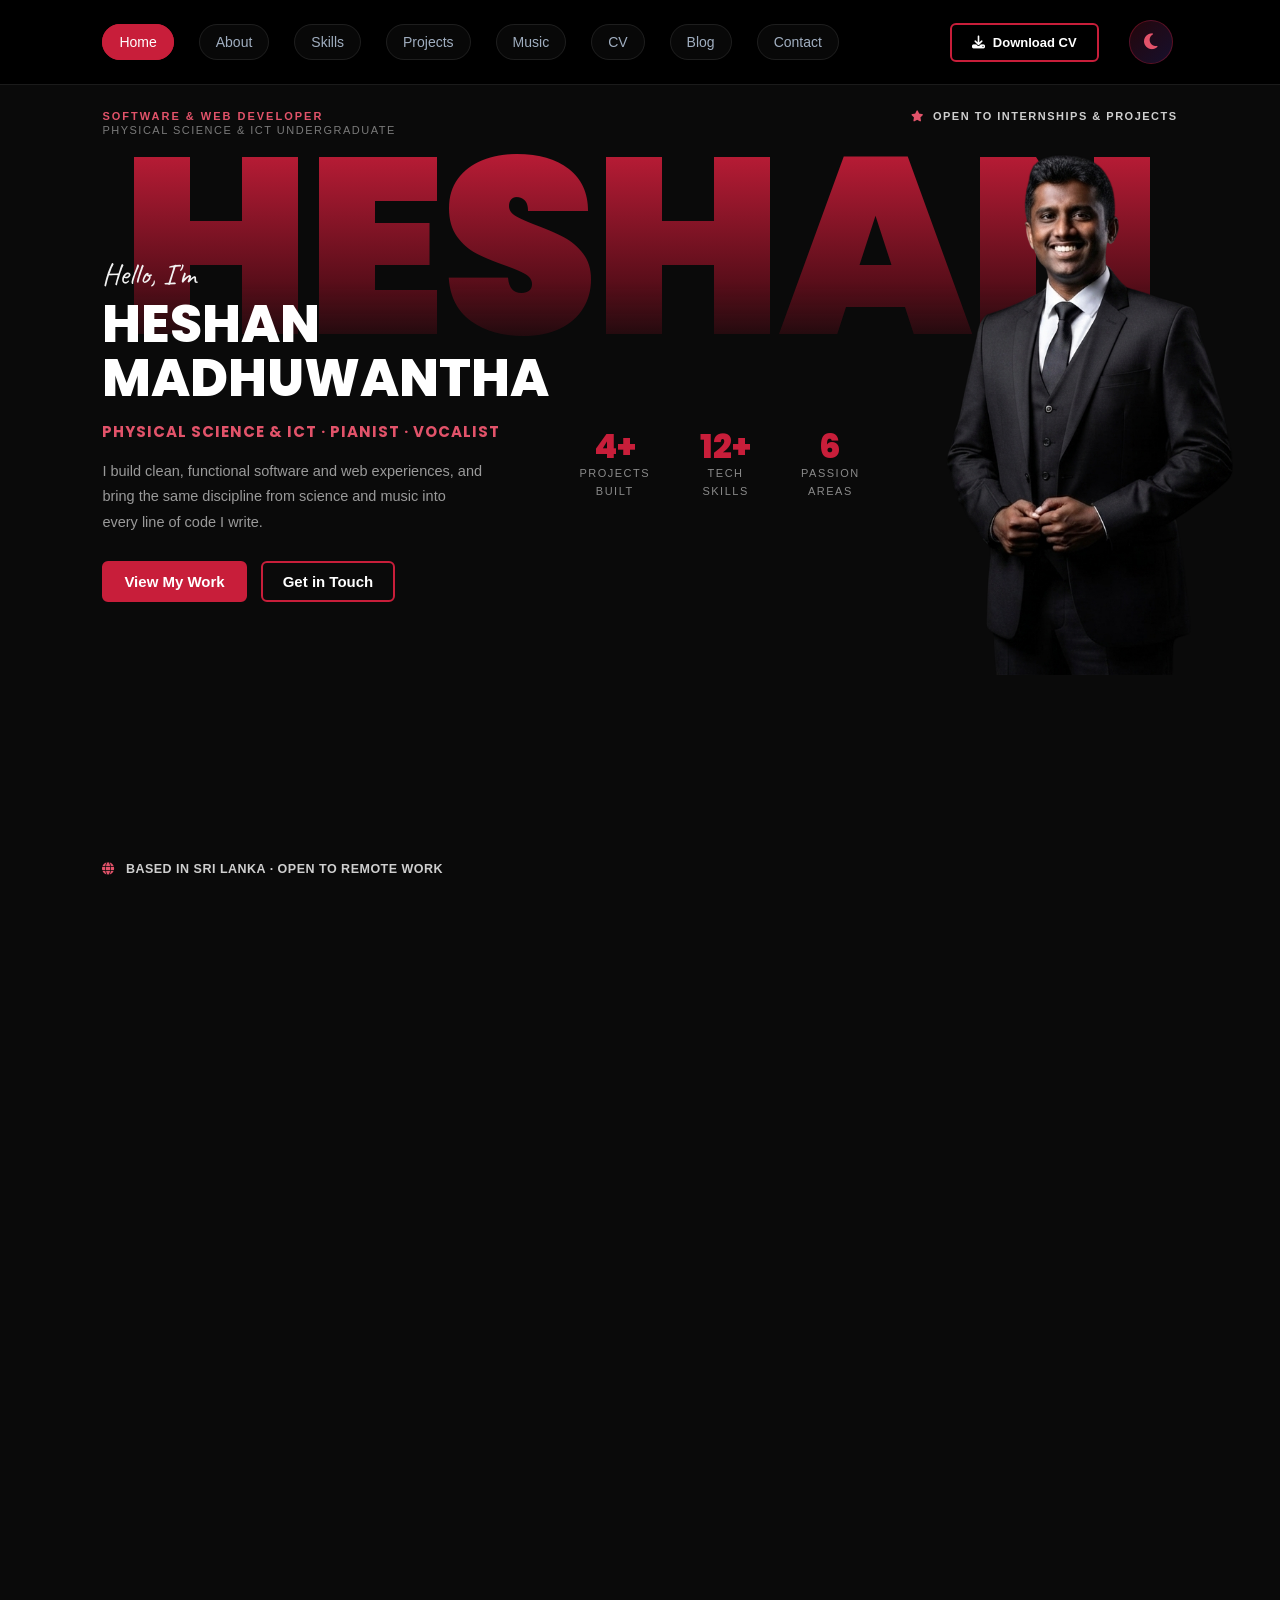
==== commit 13275f61: "Update Portfolio" ====
--- a/index.html
+++ b/index.html
@@ -158,7 +158,7 @@
     z-index: 5;
     margin-top: -180px; /* හිස උස මට්ටම් කිරීමට මෙම අගය සුළු වශයෙන් වෙනස් කරන්න */
     margin-right: auto;
-    margin-left: -220px;
+    margin-left: -250px;
 }
 
 .p-hero-photo img {
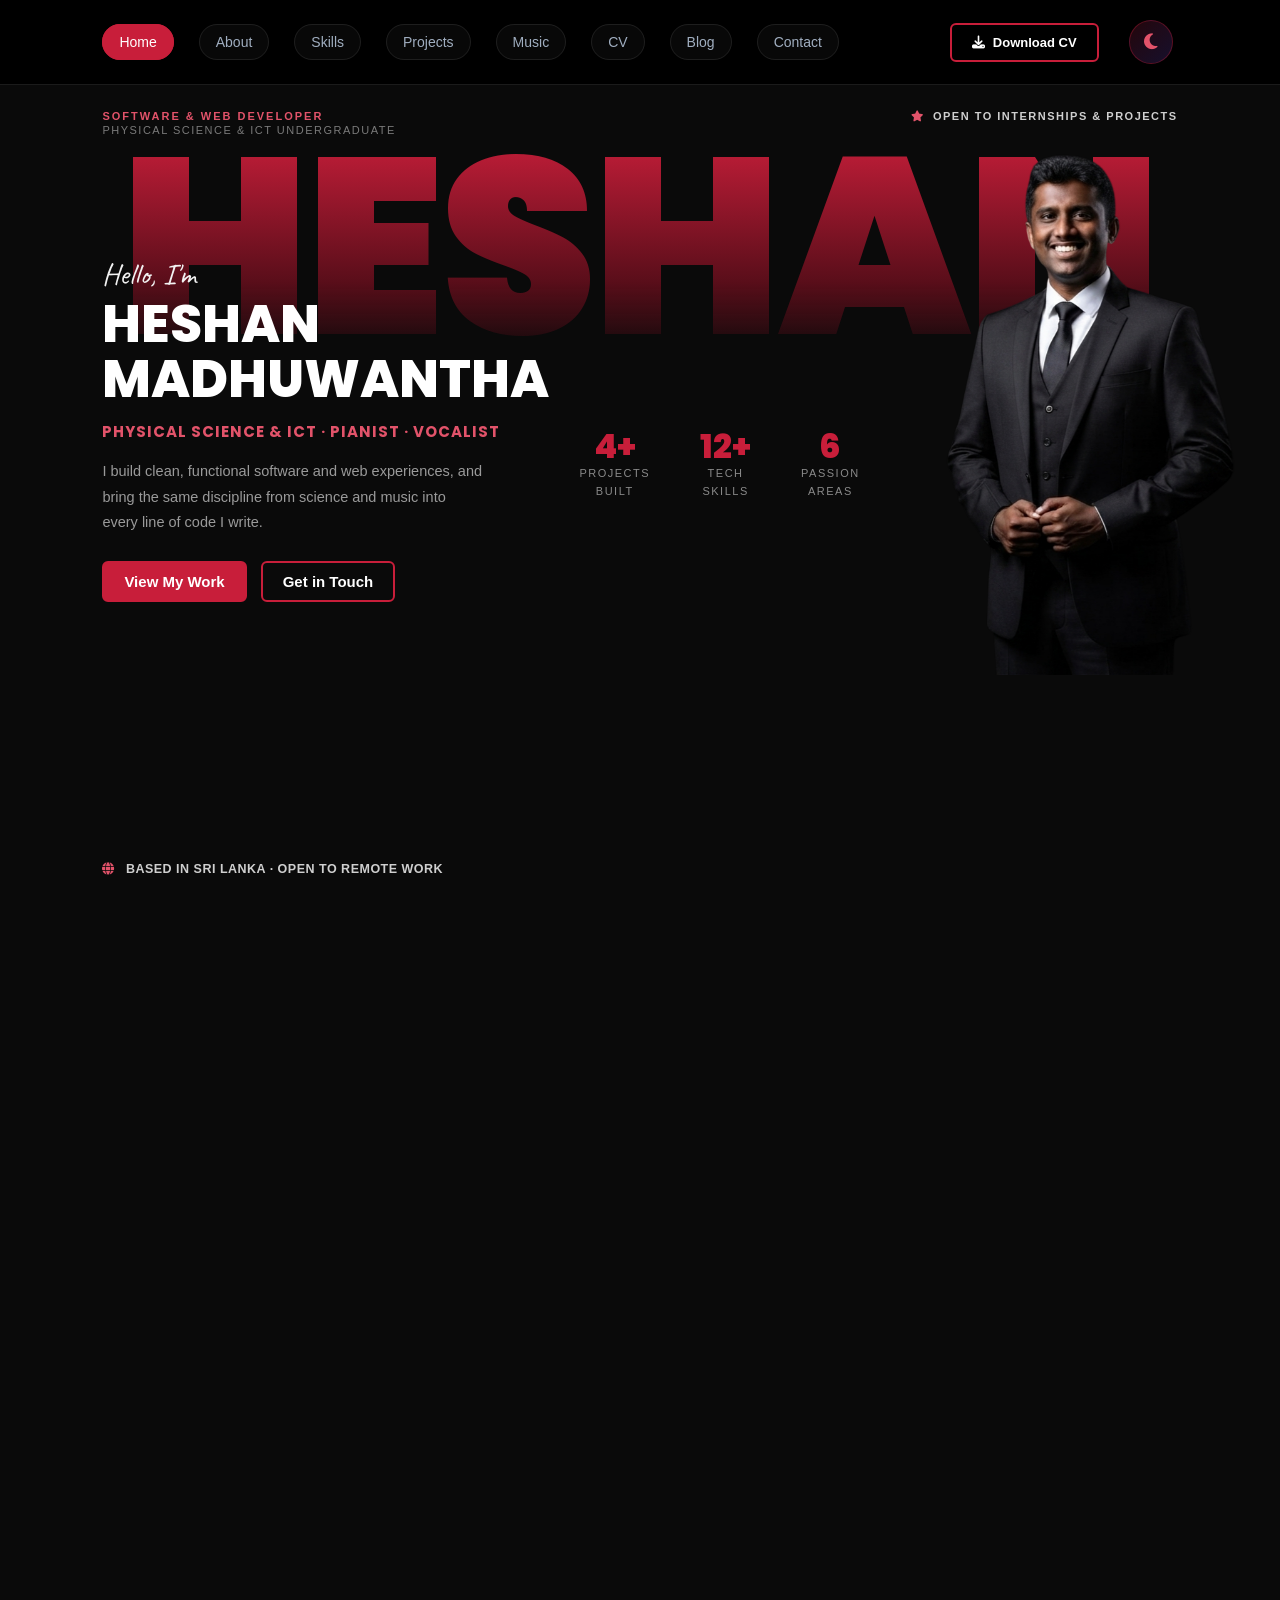
==== commit 59524ee3: "Update Portfolio" ====
--- a/index.html
+++ b/index.html
@@ -198,6 +198,41 @@
         body.light-mode .p-hero-stats .stat .lbl { color: #4a5568; }
         .p-hero-stats .divider { height: 1px; width: 60px; background: rgba(255,255,255,0.1); margin-left: auto; }
 
+        /* ============ HERO ENTRANCE ANIMATION ============ */
+        @keyframes heroFadeUp {
+            from { opacity: 0; transform: translateY(26px); }
+            to   { opacity: 1; transform: translateY(0); }
+        }
+        @keyframes heroFadeScale {
+            from { opacity: 0; transform: scale(0.94); }
+            to   { opacity: 1; transform: scale(1); }
+        }
+        @keyframes heroPulse {
+            0%, 100% { opacity: 1; }
+            50% { opacity: 0.88; }
+        }
+
+        .p-hero-top          { opacity: 0; animation: heroFadeUp 0.7s ease 0.15s forwards; }
+        .p-hero-bigword       { opacity: 0; animation: heroFadeScale 1.1s ease 0.1s forwards, heroPulse 4.5s ease-in-out 1.6s infinite; }
+        .p-hero-copy .script { opacity: 0; animation: heroFadeUp 0.6s ease 0.45s forwards; }
+        .p-hero-copy h1       { opacity: 0; animation: heroFadeUp 0.6s ease 0.6s forwards; }
+        .p-hero-copy .role-line { opacity: 0; animation: heroFadeUp 0.6s ease 0.75s forwards; }
+        .p-hero-copy p.desc  { opacity: 0; animation: heroFadeUp 0.6s ease 0.9s forwards; }
+        .p-hero-copy .hero-buttons { opacity: 0; animation: heroFadeUp 0.6s ease 1.05s forwards; }
+        .p-hero-copy .avail-row { opacity: 0; animation: heroFadeUp 0.6s ease 1.2s forwards; }
+        .p-hero-photo         { opacity: 0; animation: heroFadeScale 0.9s ease 0.5s forwards; }
+        .p-hero-stats         { opacity: 0; animation: heroFadeUp 0.6s ease 1.35s forwards; }
+
+        @media (prefers-reduced-motion: reduce) {
+            .p-hero-top, .p-hero-bigword, .p-hero-copy .script, .p-hero-copy h1,
+            .p-hero-copy .role-line, .p-hero-copy p.desc, .p-hero-copy .hero-buttons,
+            .p-hero-copy .avail-row, .p-hero-photo, .p-hero-stats {
+                animation: none !important;
+                opacity: 1 !important;
+                transform: none !important;
+            }
+        }
+
         @media (max-width: 950px) {
             .p-hero-grid { grid-template-columns: 1fr; padding-top: 60px; }
             .p-hero-stats { flex-direction: row; justify-content: space-around; padding-bottom: 20px; order: 3; }
@@ -256,9 +291,18 @@
             border: 1px solid rgba(255,255,255,0.08);
             border-radius: 4px;
             overflow: hidden;
-            transition: transform 0.25s, border-color 0.25s;
-        }
-        .p-project-card:hover { transform: translateY(-6px); border-color: rgba(200,30,58,0.4); }
+            opacity: 0;
+            transform: translateY(40px);
+            transition: opacity 0.6s ease, transform 0.6s ease, border-color 0.25s;
+        }
+        .p-project-card:hover { border-color: rgba(200,30,58,0.4); }
+        .p-projects.visible .p-project-card { opacity: 1; transform: translateY(0); }
+        .p-projects.visible .p-project-card:hover { transform: translateY(-6px); }
+        .p-projects.visible .p-project-card:nth-child(1) { transition-delay: 0.05s; }
+        .p-projects.visible .p-project-card:nth-child(2) { transition-delay: 0.2s; }
+        .p-projects.visible .p-project-card:nth-child(3) { transition-delay: 0.35s; }
+        .p-project-banner img { transition: transform 0.4s ease; }
+        .p-project-card:hover .p-project-banner img { transform: scale(1.06); }
         .p-project-banner {
             height: 190px;
             display: flex;
@@ -292,7 +336,16 @@
             background: #0a0a0a;
         }
         body.light-mode .p-triptych { background: #f4f7fa; }
-        .p-triptych > div { padding: 80px 5% ; }
+        .p-triptych > div {
+            padding: 80px 5% ;
+            opacity: 0;
+            transform: translateY(30px);
+            transition: opacity 0.6s ease, transform 0.6s ease;
+        }
+        .p-triptych.visible > div { opacity: 1; transform: translateY(0); }
+        .p-triptych.visible > div:nth-child(1) { transition-delay: 0.05s; }
+        .p-triptych.visible > div:nth-child(2) { transition-delay: 0.2s; }
+        .p-triptych.visible > div:nth-child(3) { transition-delay: 0.35s; }
         .p-col-edu, .p-col-process { border-right: 1px solid rgba(255,255,255,0.07); }
         body.light-mode .p-col-edu, body.light-mode .p-col-process { border-right: 1px solid #e2e8f0; }
 
@@ -383,6 +436,12 @@
             align-items: center;
         }
         body.light-mode .p-cta { background: #eef1f5; }
+        .p-cta-left {
+            opacity: 0;
+            transform: translateX(-40px);
+            transition: opacity 0.7s ease, transform 0.7s ease;
+        }
+        .p-cta.visible .p-cta-left { opacity: 1; transform: translateX(0); }
         .p-cta-left h2 {
             font-family: 'Poppins', sans-serif;
             font-size: 34px;
@@ -419,6 +478,14 @@
             overflow: hidden;
             border: 1px solid rgba(255,255,255,0.1);
             box-shadow: 0 30px 60px rgba(0,0,0,0.5);
+            opacity: 0;
+            transform: translateX(40px);
+            transition: opacity 0.7s ease 0.15s, transform 0.7s ease 0.15s, box-shadow 0.3s ease;
+        }
+        .p-cta.visible .p-browser-mock { opacity: 1; transform: translateX(0); }
+        .p-cta.visible .p-browser-mock:hover {
+            transform: translateY(-6px);
+            box-shadow: 0 40px 70px rgba(200,30,58,0.25);
         }
         .p-browser-bar {
             background: #1c1414;
@@ -450,14 +517,39 @@
             padding: 26px 22px;
             text-decoration: none;
             text-align: center;
-            transition: border-color 0.2s, transform 0.2s;
+            transition: border-color 0.2s, transform 0.2s, box-shadow 0.3s;
             display: block;
-        }
+            opacity: 0;
+            transform: translateY(30px);
+        }
+        .quick-links.visible .quick-link-card {
+            animation: heroFadeUp 0.55s ease forwards;
+        }
+        .quick-links.visible .quick-link-card:nth-child(1) { animation-delay: 0.05s; }
+        .quick-links.visible .quick-link-card:nth-child(2) { animation-delay: 0.15s; }
+        .quick-links.visible .quick-link-card:nth-child(3) { animation-delay: 0.25s; }
+        .quick-links.visible .quick-link-card:nth-child(4) { animation-delay: 0.35s; }
+        .quick-links.visible .quick-link-card:nth-child(5) { animation-delay: 0.45s; }
         .quick-link-card:hover {
             border-color: rgba(200,30,58,0.4);
             transform: translateY(-4px);
-        }
-        .quick-link-card .ql-icon { font-size: 28px; margin-bottom: 12px; display: block; }
+            box-shadow: 0 12px 24px rgba(200,30,58,0.15);
+        }
+        .quick-link-card .ql-icon {
+            font-size: 28px;
+            margin-bottom: 12px;
+            display: block;
+            transition: transform 0.4s ease;
+        }
+        .quick-link-card:hover .ql-icon {
+            animation: iconWiggle 0.5s ease;
+        }
+        @keyframes iconWiggle {
+            0%, 100% { transform: rotate(0) scale(1); }
+            25% { transform: rotate(-12deg) scale(1.15); }
+            50% { transform: rotate(10deg) scale(1.15); }
+            75% { transform: rotate(-6deg) scale(1.1); }
+        }
         .quick-link-card h3 { font-size: 15px; font-weight: 600; color: #e0e6f0; margin-bottom: 6px; font-family: 'Poppins', sans-serif; }
         .quick-link-card p { font-size: 13px; color: #8a99b5; }
 
@@ -494,14 +586,188 @@
             flex-direction: column;
             align-items: center;
             justify-content: center;
-            transition: transform 0.3s ease, border-color 0.3s ease;
+            opacity: 0;
+            transform: translateY(30px);
+            transition: opacity 0.5s ease, transform 0.3s ease, border-color 0.3s ease, box-shadow 0.3s ease;
         }
         body.light-mode .skill-card { background: #ffffff; border-color: #e2e8f0; }
-        .skill-card:hover { transform: translateY(-5px); border-color: #c81e3a; }
+        .skills-section.visible .skill-card { opacity: 1; transform: translateY(0); }
+        .skills-section.visible .skill-card:nth-child(1)  { transition-delay: 0.02s; }
+        .skills-section.visible .skill-card:nth-child(2)  { transition-delay: 0.06s; }
+        .skills-section.visible .skill-card:nth-child(3)  { transition-delay: 0.1s; }
+        .skills-section.visible .skill-card:nth-child(4)  { transition-delay: 0.14s; }
+        .skills-section.visible .skill-card:nth-child(5)  { transition-delay: 0.18s; }
+        .skills-section.visible .skill-card:nth-child(6)  { transition-delay: 0.22s; }
+        .skills-section.visible .skill-card:nth-child(7)  { transition-delay: 0.26s; }
+        .skills-section.visible .skill-card:nth-child(8)  { transition-delay: 0.3s; }
+        .skills-section.visible .skill-card:nth-child(9)  { transition-delay: 0.34s; }
+        .skills-section.visible .skill-card:nth-child(10) { transition-delay: 0.38s; }
+        .skills-section.visible .skill-card:nth-child(11) { transition-delay: 0.42s; }
+        .skills-section.visible .skill-card:nth-child(12) { transition-delay: 0.46s; }
+        .skills-section.visible .skill-card:hover {
+            transform: translateY(-6px) scale(1.04);
+            border-color: #c81e3a;
+            box-shadow: 0 10px 25px rgba(200,30,58,0.25);
+        }
+        .skill-icon, .skill-svg-icon {
+            transition: transform 0.35s ease, filter 0.35s ease;
+        }
+        .skill-card:hover .skill-icon,
+        .skill-card:hover .skill-svg-icon {
+            transform: rotate(-8deg) scale(1.15);
+            filter: drop-shadow(0 0 8px rgba(200,30,58,0.5));
+        }
         .skill-icon { font-size: 40px; margin-bottom: 12px; }
         .skill-svg-icon { width: 40px; height: 40px; margin-bottom: 12px; }
         .skill-card h3 { color: #fff; font-size: 14px; font-weight: 500; text-align: center; }
         body.light-mode .skill-card h3 { color: #1a202c; }
+
+        /* ================================================================
+           FINAL MOBILE FIX — Home Page (okkoma center karanna)
+           මෙය file එකේ අන්තිමට ලියලා තියෙන්නේ, ඒ නිසා style.css එකේ
+           තියෙන පරණ, එකිනෙකට conflict වෙන mobile rules වලට වඩා
+           මේවා තමයි ක්‍රියාත්මක වෙන්නේ (cascade order).
+           ================================================================ */
+        @media (max-width: 950px) {
+
+            .p-hero, .p-projects, .p-triptych > div, .p-cta, .quick-links, .skills-section {
+                padding-left: 6%;
+                padding-right: 6%;
+            }
+
+            /* ---- Top row (role tag / availability) ---- */
+            .p-hero-top {
+                flex-direction: column;
+                align-items: center;
+                text-align: center;
+                gap: 6px;
+            }
+            .p-hero-top .role-tag { font-size: 10px !important; }
+            .p-hero-top .role-sub { font-size: 9px !important; }
+            .p-hero-top .avail-tag { font-size: 9px !important; }
+
+            /* ---- Big background word ---- */
+            .p-hero-bigword {
+                font-size: 56px;
+                line-height: 0.9;
+                letter-spacing: 0;
+                white-space: normal;
+                top: 4px;
+            }
+
+            /* ---- Hero grid: single column, everything centered ---- */
+            .p-hero-stage { min-height: auto; padding-bottom: 24px; }
+            .p-hero-grid {
+                grid-template-columns: 1fr;
+                justify-items: center;
+                padding-top: 92px;
+                gap: 4px;
+            }
+
+            .p-hero-copy {
+                order: 1;
+                width: 100%;
+                text-align: center;
+            }
+            .p-hero-copy .script { font-size: 20px; }
+            .p-hero-copy h1 {
+                font-size: 30px !important;
+                line-height: 1.15 !important;
+                margin-bottom: 10px !important;
+            }
+            .p-hero-copy .role-line {
+                font-size: 12px !important;
+                letter-spacing: 0.5px !important;
+                margin-bottom: 12px !important;
+            }
+            .p-hero-copy p.desc {
+                font-size: 13px !important;
+                line-height: 1.6 !important;
+                margin-bottom: 18px !important;
+            }
+            .p-hero-copy .avail-row { font-size: 11px !important; }
+            .p-hero-copy h1,
+            .p-hero-copy .script,
+            .p-hero-copy .role-line { text-align: center; }
+            .p-hero-copy h1,
+            .p-hero-copy p.desc,
+            .p-hero-copy .role-line,
+            .p-hero-copy .avail-row { max-width: 100%; overflow-wrap: break-word; word-wrap: break-word; }
+            .p-hero-copy p.desc { margin-left: auto; margin-right: auto; text-align: center; }
+            .hero-buttons { justify-content: center; flex-wrap: wrap; gap: 10px !important; margin-bottom: 16px !important; }
+            .hero-buttons .btn-primary,
+            .hero-buttons .btn-secondary {
+                padding: 9px 18px !important;
+                font-size: 13px !important;
+            }
+            .hero-buttons { justify-content: center; flex-wrap: wrap; }
+            .p-hero-copy .avail-row { justify-content: center; margin: 0 auto; }
+
+            .p-hero-photo {
+                order: 2;
+                height: 320px;
+                width: 100%;
+                margin: -10px auto 0;
+                justify-content: center;
+            }
+
+            .p-hero-stats {
+                order: 3;
+                display: flex !important;
+                flex-direction: row;
+                justify-content: center;
+                align-items: center;
+                gap: 20px;
+                width: 100%;
+                margin: 18px auto 0;
+                padding: 14px;
+                background: rgba(255,255,255,0.04);
+                border-radius: 12px;
+            }
+            body.light-mode .p-hero-stats { background: rgba(0,0,0,0.04); }
+            .p-hero-stats .stat { text-align: center; flex: 1; }
+            .p-hero-stats .stat .num { font-size: 22px !important; }
+            .p-hero-stats .stat .lbl { font-size: 9px !important; letter-spacing: 0.8px !important; }
+            .p-hero-stats .divider { display: block; height: 28px; width: 1px; margin: 0; }
+
+            /* ---- Selected Projects ---- */
+            .p-projects-head {
+                flex-direction: column;
+                align-items: center;
+                text-align: center;
+                gap: 10px;
+            }
+            .p-projects-grid { grid-template-columns: 1fr; }
+
+            /* ---- Education & Skills / Process / Quote ---- */
+            .p-triptych { grid-template-columns: 1fr; }
+            .p-triptych > div { text-align: center; }
+            .p-col-title { text-align: center; }
+            .p-edu-item { text-align: center; }
+            .p-skill-pills { justify-content: center; }
+            .p-process-step { flex-direction: column; text-align: center; gap: 6px; }
+            .p-col-quote { text-align: center; }
+            .p-col-quote .cta-line { margin: 0 auto; }
+
+            /* ---- Let's Work Together ---- */
+            .p-cta { grid-template-columns: 1fr; text-align: center; }
+            .p-cta-left p { margin-left: auto; margin-right: auto; }
+            .p-cta-details a, .p-cta-details .row { justify-content: center; }
+            .p-browser-mock { width: 100%; margin: 0 auto; }
+
+            /* ---- Quick links & skills grid ---- */
+            .quick-links { grid-template-columns: 1fr; }
+            .skills-grid { grid-template-columns: repeat(2, 1fr); }
+        }
+
+        @media (max-width: 480px) {
+            .p-hero-bigword { font-size: 40px; }
+            .p-hero-stats { flex-wrap: wrap; }
+            .p-hero-copy h1 { font-size: 26px !important; }
+            .p-hero-copy p.desc { font-size: 12.5px !important; }
+            .hero-buttons .btn-primary,
+            .hero-buttons .btn-secondary { padding: 8px 14px !important; font-size: 12px !important; }
+        }
     </style>
 </head>
 <body id="page-body" class="pre-fade">
@@ -509,7 +775,12 @@
    <nav>
     <!-- Logo ඉවත් කර ඇත -->
 
-    <!-- මැද ඇති Links -->
+    <!-- Mobile එකේදී වම් පසින් පේන Hamburger (pages selector) -->
+    <button class="hamburger" id="hamburger" onclick="toggleMenu()">
+        <span></span><span></span><span></span>
+    </button>
+
+    <!-- මැද ඇති Links (Mobile එකේදී dropdown එකක් විදිහට පහළට එනවා) -->
     <ul id="nav-menu">
         <li><a href="index.html" class="active">Home</a></li>
         <li><a href="about.html">About</a></li>
@@ -530,10 +801,6 @@
         <button class="theme-toggle-btn" id="theme-toggle" onclick="toggleTheme()">
             <i class="fa-solid fa-moon"></i>
         </button>
-
-        <button class="hamburger" id="hamburger" onclick="toggleMenu()">
-            <span></span><span></span><span></span>
-        </button>
     </div>
 </nav>
 
@@ -551,7 +818,7 @@
 
             <div class="p-hero-grid">
                 <!-- Left Text -->
-                <div class="p-hero-copy reveal">
+                <div class="p-hero-copy">
                     <span class="script">Hello, I'm</span>
                     <h1>Heshan<br>Madhuwantha</h1>
                     <div class="role-line">PHYSICAL SCIENCE &amp; ICT · PIANIST · VOCALIST</div>
@@ -564,7 +831,7 @@
                 </div>
 
                 <!-- මෙය ඔබේ HTML හි අදාළ ස්ථානයේ ඇති පරණ code එකට ආදේශ කරන්න -->
-<div class="p-hero-stats reveal">
+<div class="p-hero-stats">
     <div class="stat">
         <span class="num">4+</span>
         <span class="lbl">Projects Built</span>
@@ -579,7 +846,7 @@
     </div>
 </div>
                 <!-- Center Photo -->
-                <div class="p-hero-photo reveal">
+                <div class="p-hero-photo">
                     <img src="images/heshan-pc1.png" alt="Heshan Madhuwantha">
                 </div>
 
@@ -876,6 +1143,27 @@
             document.getElementById('nav-menu').classList.toggle('open');
             document.getElementById('hamburger').classList.toggle('open');
         }
+        // Hero stats counter-up animation
+        window.addEventListener('load', function () {
+            setTimeout(function () {
+                const statNums = document.querySelectorAll('.p-hero-stats .num');
+                statNums.forEach(el => {
+                    const match = el.textContent.trim().match(/(\d+)(.*)/);
+                    if (!match) return;
+                    const target = parseInt(match[1], 10);
+                    const suffix = match[2];
+                    let current = 0;
+                    el.textContent = '0' + suffix;
+                    const stepTime = Math.max(Math.floor(900 / target), 40);
+                    const timer = setInterval(() => {
+                        current++;
+                        el.textContent = current + suffix;
+                        if (current >= target) clearInterval(timer);
+                    }, stepTime);
+                });
+            }, 1900);
+        });
+
         const observer = new IntersectionObserver(entries => {
             entries.forEach(e => { if (e.isIntersecting) e.target.classList.add('visible'); });
         }, { threshold: 0.1 });
--- a/style.css
+++ b/style.css
@@ -1325,3 +1325,48 @@
 .nav-cv-btn span {
     display: inline; /* අකුරු පෙළගැස්ම ස්ථාවර කරයි */
 }
+
+/* ================================================================
+   FINAL MOBILE NAV FIX — SITE-WIDE (හැම page එකකටම apply වෙනවා)
+   Download CV + Theme toggle ස්ථාවරව දකුණු පැත්තේ, Hamburger (pages
+   selector) වම් පැත්තේ. Page links විතරක් nav එකට යටින් dropdown
+   එකක් විදිහට එනවා. Light mode එකේදී dropdown එක කළු නොවී.
+
+   ** IMPORTANT: මේක වැඩ කරන්න, හැම page එකකම <nav> HTML එකේ
+   hamburger button එක .nav-right div එකෙන් අයින් කරලා, nav එකේ
+   පළමු item එක විදිහට (ul#nav-menu එකට උඩින්) දාන්න ඕන. **
+   ================================================================ */
+@media (max-width: 950px) {
+    nav { justify-content: space-between !important; }
+    .hamburger { display: flex !important; order: 1; }
+    .nav-right { order: 2; margin-left: 0 !important; flex-shrink: 0; }
+
+    #nav-menu {
+        display: none !important;
+        position: absolute !important;
+        top: 100% !important;
+        left: 0 !important;
+        width: 100% !important;
+        margin: 0 !important;
+        flex-direction: column !important;
+        align-items: center !important;
+        gap: 10px !important;
+        padding: 20px !important;
+        background: #0a0a0a !important;
+        border-top: 1px solid rgba(255,255,255,0.08);
+        box-shadow: 0 16px 30px rgba(0,0,0,0.4);
+        z-index: 150;
+        max-height: 70vh;
+        overflow-y: auto;
+    }
+    #nav-menu.open { display: flex !important; }
+
+    body.light-mode #nav-menu {
+        background: #ffffff !important;
+        border-top: 1px solid #e2e8f0;
+        box-shadow: 0 16px 30px rgba(0,0,0,0.12);
+    }
+
+    #nav-menu li { width: 100%; max-width: 280px; }
+    #nav-menu li a { display: block; width: 100%; text-align: center; }
+}
